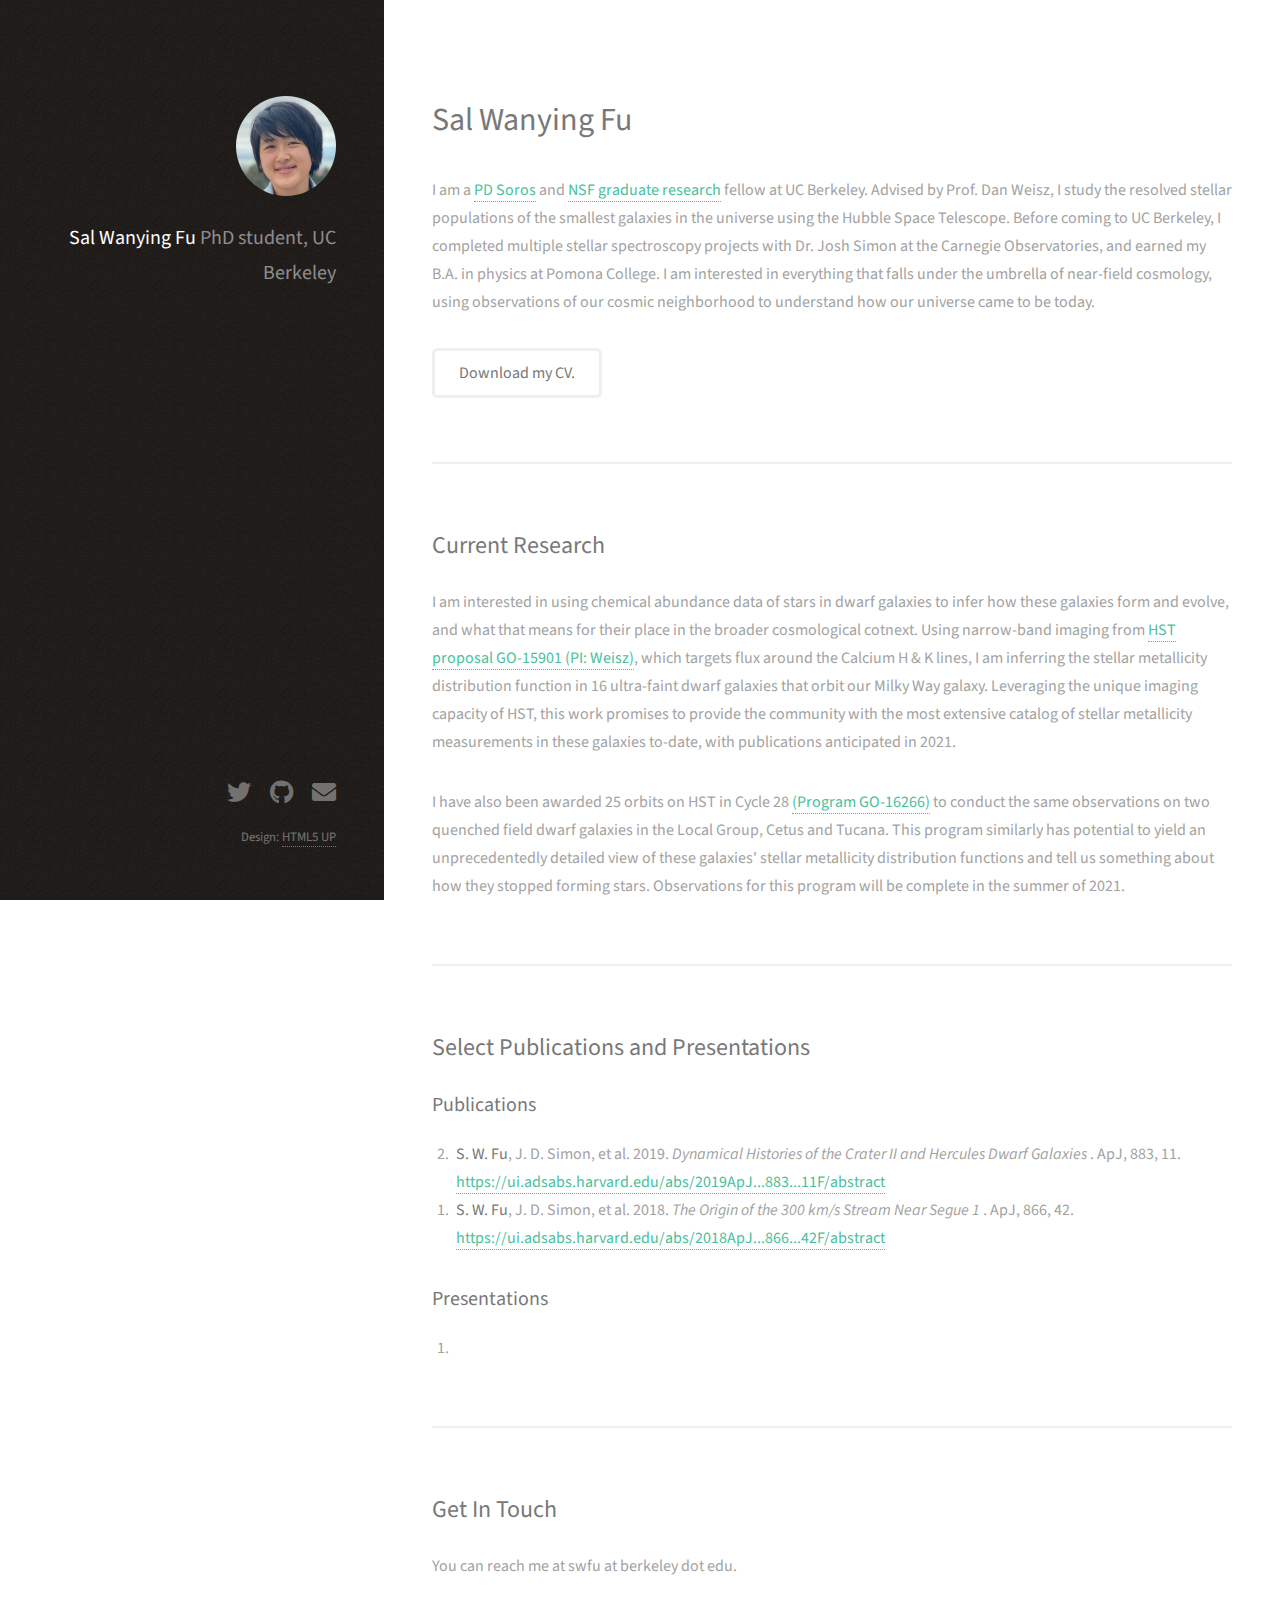
==== html5up-strata/index.html @ 07be8dc4 "overhaul" ====
<!DOCTYPE HTML>
<!--
	Strata by HTML5 UP
	html5up.net | @ajlkn
	Free for personal and commercial use under the CCA 3.0 license (html5up.net/license)
-->
<html>
	<head>
		<title>Sal Wanying Fu</title>
		<meta charset="utf-8" />
		<meta name="viewport" content="width=device-width, initial-scale=1, user-scalable=no" />
		<link rel="stylesheet" href="assets/css/main.css" />
	</head>
	<body class="is-preload">

		<!-- Header -->
			<header id="header">
				<div class="inner">
					<a href="#" class="image avatar"><img src="images/cropped_041319.png" alt="" /></a>
					<h1><strong>Sal Wanying Fu</strong> <br /> PhD student, UC Berkeley </h1>
				</div>
			</header>

		<!-- Main -->
			<div id="main">

				<!-- One -->
					<section id="one">
						<header class="major">
							<h2> Sal Wanying Fu </h2>
						</header>
						<p> I am a <a href="https://www.pdsoros.org/meet-the-fellows/sal-wanying-fu"> PD Soros</a> and <a href="https://www.nsfgrfp.org/">NSF graduate research</a> fellow at UC Berkeley. Advised by Prof. Dan Weisz, I study the resolved stellar populations of the smallest galaxies in the universe using the Hubble Space Telescope. Before coming to UC Berkeley, I completed multiple stellar spectroscopy projects with Dr. Josh Simon at the Carnegie Observatories, and earned my B.A. in physics at Pomona College. I am interested in everything that falls under the umbrella of near-field cosmology, using observations of our cosmic neighborhood to understand how our universe came to be today.
						<ul class="actions">
							<li><a href="fu_cv.pdf" class="button">Download my CV. </a></li>
						</ul>
					</section>

				<!-- Two -->
					<section id="two">
						<h2>Current Research</h2>
						<p> I am interested in using chemical abundance data of stars in dwarf galaxies to infer how these galaxies form and evolve, and what that means for their place in the broader cosmological cotnext. Using narrow-band imaging from <a href="https://ui.adsabs.harvard.edu/abs/2019hst..prop15901W/abstract">HST proposal GO-15901 (PI: Weisz)</a>, which targets flux around the Calcium H & K lines, I am inferring the stellar metallicity distribution function in 16 ultra-faint dwarf galaxies that orbit our Milky Way galaxy. Leveraging the unique imaging capacity of HST, this work promises to provide the community with the most extensive catalog of stellar metallicity measurements in these galaxies to-date, with publications anticipated in 2021. </p>

						<p> I have also been awarded 25 orbits on HST in Cycle 28 <a href="https://ui.adsabs.harvard.edu/abs/2020hst..prop16226F/abstract"> (Program GO-16266)</a> to conduct the same observations on two quenched field dwarf galaxies in the Local Group, Cetus and Tucana. This program similarly has potential to yield an unprecedentedly detailed view of these galaxies' stellar metallicity distribution functions and tell us something about how they stopped forming stars. Observations for this program will be complete in the summer of 2021. </p>
<!--  -->			</section>

				<!-- Three -->
					<section id="three">
						<h2>Select Publications and Presentations</h2>
						<h3> Publications </h3>
						<ol reversed>
							<li> <b> S. W. Fu</b>, J. D. Simon, et al. 2019. <i> Dynamical Histories of the Crater II and Hercules Dwarf Galaxies </i>. ApJ, 883, 11. <a href="https://ui.adsabs.harvard.edu/abs/2019ApJ...883...11F/abstract"> https://ui.adsabs.harvard.edu/abs/2019ApJ...883...11F/abstract </a> </li>
							<li> <b> S. W. Fu</b>, J. D. Simon, et al. 2018. <i> The Origin of the 300 km/s Stream Near Segue 1 </i>. ApJ, 866, 42. <a href="https://ui.adsabs.harvard.edu/abs/2018ApJ...866...42F/abstract"> https://ui.adsabs.harvard.edu/abs/2018ApJ...866...42F/abstract </a> </li>  
						</ol>
						<h3> Presentations </h3>
						<ol reversed>
							<li> </li>
						</ol>
<!--  -->			</section>
<!-- 				Four -->
				<!-- Five -->
					<section id="five">
						<h2>Get In Touch</h2>
						<p> You can reach me at swfu at berkeley dot edu. </p>
<!-- 						<div class="row">
							<div class="col-8 col-12-small">
								<form method="post" action="#">
									<div class="row gtr-uniform gtr-50">
										<div class="col-6 col-12-xsmall"><input type="text" name="name" id="name" placeholder="Name" /></div>
										<div class="col-6 col-12-xsmall"><input type="email" name="email" id="email" placeholder="Email" /></div>
										<div class="col-12"><textarea name="message" id="message" placeholder="Message" rows="4"></textarea></div>
									</div>
								</form>
								<ul class="actions">
									<li><input type="submit" value="Send Message" /></li>
								</ul>
							</div>
 -->							<!-- <div class="col-4 col-12-small">
								<ul class="labeled-icons">
									<li>
										<h3 class="icon solid fa-envelope"><span class="label">Email</span></h3>
										<a href="#">hello@untitled.tld</a>
									</li>
								</ul>
							</div> -->
						</div>
					</section>

				<!-- Four -->
				<!--
					<section id="four">
						<h2>Elements</h2>

						<section>
							<h4>Text</h4>
							<p>This is <b>bold</b> and this is <strong>strong</strong>. This is <i>italic</i> and this is <em>emphasized</em>.
							This is <sup>superscript</sup> text and this is <sub>subscript</sub> text.
							This is <u>underlined</u> and this is code: <code>for (;;) { ... }</code>. Finally, <a href="#">this is a link</a>.</p>
							<hr />
							<header>
								<h4>Heading with a Subtitle</h4>
								<p>Lorem ipsum dolor sit amet nullam id egestas urna aliquam</p>
							</header>
							<p>Nunc lacinia ante nunc ac lobortis. Interdum adipiscing gravida odio porttitor sem non mi integer non faucibus ornare mi ut ante amet placerat aliquet. Volutpat eu sed ante lacinia sapien lorem accumsan varius montes viverra nibh in adipiscing blandit tempus accumsan.</p>
							<header>
								<h5>Heading with a Subtitle</h5>
								<p>Lorem ipsum dolor sit amet nullam id egestas urna aliquam</p>
							</header>
							<p>Nunc lacinia ante nunc ac lobortis. Interdum adipiscing gravida odio porttitor sem non mi integer non faucibus ornare mi ut ante amet placerat aliquet. Volutpat eu sed ante lacinia sapien lorem accumsan varius montes viverra nibh in adipiscing blandit tempus accumsan.</p>
							<hr />
							<h2>Heading Level 2</h2>
							<h3>Heading Level 3</h3>
							<h4>Heading Level 4</h4>
							<h5>Heading Level 5</h5>
							<h6>Heading Level 6</h6>
							<hr />
							<h5>Blockquote</h5>
							<blockquote>Fringilla nisl. Donec accumsan interdum nisi, quis tincidunt felis sagittis eget tempus euismod. Vestibulum ante ipsum primis in faucibus vestibulum. Blandit adipiscing eu felis iaculis volutpat ac adipiscing accumsan faucibus. Vestibulum ante ipsum primis in faucibus lorem ipsum dolor sit amet nullam adipiscing eu felis.</blockquote>
							<h5>Preformatted</h5>
							<pre><code>i = 0;
						<div class="row">
							<article class="col-6 col-12-xsmall work-item">
								<a href="images/fulls/01.jpg" class="image fit thumb"><img src="images/thumbs/01.jpg" alt="" /></a>
								<h3>Magna sed consequat tempus</h3>
								<p>Lorem ipsum dolor sit amet nisl sed nullam feugiat.</p>
							</article>
							<article class="col-6 col-12-xsmall work-item">
								<a href="images/fulls/02.jpg" class="image fit thumb"><img src="images/thumbs/02.jpg" alt="" /></a>
								<h3>Ultricies lacinia interdum</h3>
								<p>Lorem ipsum dolor sit amet nisl sed nullam feugiat.</p>
							</article>
							<article class="col-6 col-12-xsmall work-item">
								<a href="images/fulls/03.jpg" class="image fit thumb"><img src="images/thumbs/03.jpg" alt="" /></a>
								<h3>Tortor metus commodo</h3>
								<p>Lorem ipsum dolor sit amet nisl sed nullam feugiat.</p>
							</article>
							<article class="col-6 col-12-xsmall work-item">
								<a href="images/fulls/04.jpg" class="image fit thumb"><img src="images/thumbs/04.jpg" alt="" /></a>
								<h3>Quam neque phasellus</h3>
								<p>Lorem ipsum dolor sit amet nisl sed nullam feugiat.</p>
							</article>
							<article class="col-6 col-12-xsmall work-item">
								<a href="images/fulls/05.jpg" class="image fit thumb"><img src="images/thumbs/05.jpg" alt="" /></a>
								<h3>Nunc enim commodo aliquet</h3>
								<p>Lorem ipsum dolor sit amet nisl sed nullam feugiat.</p>
							</article>
							<article class="col-6 col-12-xsmall work-item">
								<a href="images/fulls/06.jpg" class="image fit thumb"><img src="images/thumbs/06.jpg" alt="" /></a>
								<h3>Risus ornare lacinia</h3>
								<p>Lorem ipsum dolor sit amet nisl sed nullam feugiat.</p>
							</article>
						</div>
						<ul class="actions">
							<li><a href="#" class="button">Full Portfolio</a></li>
						</ul>

while (!deck.isInOrder()) {
print 'Iteration ' + i;
deck.shuffle();
i++;
}

print 'It took ' + i + ' iterations to sort the deck.';</code></pre>
						</section>

						<section>
							<h4>Lists</h4>
							<div class="row">
								<div class="col-6 col-12-xsmall">
									<h5>Unordered</h5>
									<ul>
										<li>Dolor pulvinar etiam magna etiam.</li>
										<li>Sagittis adipiscing lorem eleifend.</li>
										<li>Felis enim feugiat dolore viverra.</li>
									</ul>
									<h5>Alternate</h5>
									<ul class="alt">
										<li>Dolor pulvinar etiam magna etiam.</li>
										<li>Sagittis adipiscing lorem eleifend.</li>
										<li>Felis enim feugiat dolore viverra.</li>
									</ul>
								</div>
								<div class="col-6 col-12-xsmall">
									<h5>Ordered</h5>
									<ol>
										<li>Dolor pulvinar etiam magna etiam.</li>
										<li>Etiam vel felis at lorem sed viverra.</li>
										<li>Felis enim feugiat dolore viverra.</li>
										<li>Dolor pulvinar etiam magna etiam.</li>
										<li>Etiam vel felis at lorem sed viverra.</li>
										<li>Felis enim feugiat dolore viverra.</li>
									</ol>
									<h5>Icons</h5>
									<ul class="icons">
										<li><a href="#" class="icon brands fa-twitter"><span class="label">Twitter</span></a></li>
										<li><a href="#" class="icon brands fa-facebook-f"><span class="label">Facebook</span></a></li>
										<li><a href="#" class="icon brands fa-instagram"><span class="label">Instagram</span></a></li>
										<li><a href="#" class="icon brands fa-github"><span class="label">Github</span></a></li>
										<li><a href="#" class="icon brands fa-dribbble"><span class="label">Dribbble</span></a></li>
										<li><a href="#" class="icon brands fa-tumblr"><span class="label">Tumblr</span></a></li>
									</ul>
								</div>
							</div>
							<h5>Actions</h5>
							<ul class="actions">
								<li><a href="#" class="button primary">Default</a></li>
								<li><a href="#" class="button">Default</a></li>
							</ul>
							<ul class="actions small">
								<li><a href="#" class="button primary small">Small</a></li>
								<li><a href="#" class="button small">Small</a></li>
							</ul>
							<div class="row">
								<div class="col-6 col-12-small">
									<ul class="actions stacked">
										<li><a href="#" class="button primary">Default</a></li>
										<li><a href="#" class="button">Default</a></li>
									</ul>
								</div>
								<div class="col-6 col-12-small">
									<ul class="actions stacked">
										<li><a href="#" class="button primary small">Small</a></li>
										<li><a href="#" class="button small">Small</a></li>
									</ul>
								</div>
								<div class="col-6 col-12-small">
									<ul class="actions stacked">
										<li><a href="#" class="button primary fit">Default</a></li>
										<li><a href="#" class="button fit">Default</a></li>
									</ul>
								</div>
								<div class="col-6 col-12-small">
									<ul class="actions stacked">
										<li><a href="#" class="button primary small fit">Small</a></li>
										<li><a href="#" class="button small fit">Small</a></li>
									</ul>
								</div>
							</div>
						</section>

						<section>
							<h4>Table</h4>
							<h5>Default</h5>
							<div class="table-wrapper">
								<table>
									<thead>
										<tr>
											<th>Name</th>
											<th>Description</th>
											<th>Price</th>
										</tr>
									</thead>
									<tbody>
										<tr>
											<td>Item One</td>
											<td>Ante turpis integer aliquet porttitor.</td>
											<td>29.99</td>
										</tr>
										<tr>
											<td>Item Two</td>
											<td>Vis ac commodo adipiscing arcu aliquet.</td>
											<td>19.99</td>
										</tr>
										<tr>
											<td>Item Three</td>
											<td> Morbi faucibus arcu accumsan lorem.</td>
											<td>29.99</td>
										</tr>
										<tr>
											<td>Item Four</td>
											<td>Vitae integer tempus condimentum.</td>
											<td>19.99</td>
										</tr>
										<tr>
											<td>Item Five</td>
											<td>Ante turpis integer aliquet porttitor.</td>
											<td>29.99</td>
										</tr>
									</tbody>
									<tfoot>
										<tr>
											<td colspan="2"></td>
											<td>100.00</td>
										</tr>
									</tfoot>
								</table>
							</div>

							<h5>Alternate</h5>
							<div class="table-wrapper">
								<table class="alt">
									<thead>
										<tr>
											<th>Name</th>
											<th>Description</th>
											<th>Price</th>
										</tr>
									</thead>
									<tbody>
										<tr>
											<td>Item One</td>
											<td>Ante turpis integer aliquet porttitor.</td>
											<td>29.99</td>
										</tr>
										<tr>
											<td>Item Two</td>
											<td>Vis ac commodo adipiscing arcu aliquet.</td>
											<td>19.99</td>
										</tr>
										<tr>
											<td>Item Three</td>
											<td> Morbi faucibus arcu accumsan lorem.</td>
											<td>29.99</td>
										</tr>
										<tr>
											<td>Item Four</td>
											<td>Vitae integer tempus condimentum.</td>
											<td>19.99</td>
										</tr>
										<tr>
											<td>Item Five</td>
											<td>Ante turpis integer aliquet porttitor.</td>
											<td>29.99</td>
										</tr>
									</tbody>
									<tfoot>
										<tr>
											<td colspan="2"></td>
											<td>100.00</td>
										</tr>
									</tfoot>
								</table>
							</div>
						</section>

						<section>
							<h4>Buttons</h4>
							<ul class="actions">
								<li><a href="#" class="button primary">Primary</a></li>
								<li><a href="#" class="button">Default</a></li>
							</ul>
							<ul class="actions">
								<li><a href="#" class="button large">Large</a></li>
								<li><a href="#" class="button">Default</a></li>
								<li><a href="#" class="button small">Small</a></li>
							</ul>
							<ul class="actions fit">
								<li><a href="#" class="button primary fit">Fit</a></li>
								<li><a href="#" class="button fit">Fit</a></li>
							</ul>
							<ul class="actions fit small">
								<li><a href="#" class="button primary fit small">Fit + Small</a></li>
								<li><a href="#" class="button fit small">Fit + Small</a></li>
							</ul>
							<ul class="actions">
								<li><a href="#" class="button primary icon solid fa-download">Icon</a></li>
								<li><a href="#" class="button icon solid fa-download">Icon</a></li>
							</ul>
							<ul class="actions">
								<li><span class="button primary disabled">Primary</span></li>
								<li><span class="button disabled">Default</span></li>
							</ul>
						</section>

						<section>
							<h4>Form</h4>
							<form method="post" action="#">
								<div class="row gtr-uniform gtr-50">
									<div class="col-6 col-12-xsmall">
										<input type="text" name="demo-name" id="demo-name" value="" placeholder="Name" />
									</div>
									<div class="col-6 col-12-xsmall">
										<input type="email" name="demo-email" id="demo-email" value="" placeholder="Email" />
									</div>
									<div class="col-12">
										<select name="demo-category" id="demo-category">
											<option value="">- Category -</option>
											<option value="1">Manufacturing</option>
											<option value="1">Shipping</option>
											<option value="1">Administration</option>
											<option value="1">Human Resources</option>
										</select>
									</div>
									<div class="col-4 col-12-small">
										<input type="radio" id="demo-priority-low" name="demo-priority" checked>
										<label for="demo-priority-low">Low Priority</label>
									</div>
									<div class="col-4 col-12-small">
										<input type="radio" id="demo-priority-normal" name="demo-priority">
										<label for="demo-priority-normal">Normal Priority</label>
									</div>
									<div class="col-4 col-12-small">
										<input type="radio" id="demo-priority-high" name="demo-priority">
										<label for="demo-priority-high">High Priority</label>
									</div>
									<div class="col-6 col-12-small">
										<input type="checkbox" id="demo-copy" name="demo-copy">
										<label for="demo-copy">Email me a copy of this message</label>
									</div>
									<div class="col-6 col-12-small">
										<input type="checkbox" id="demo-human" name="demo-human" checked>
										<label for="demo-human">I am a human and not a robot</label>
									</div>
									<div class="col-12">
										<textarea name="demo-message" id="demo-message" placeholder="Enter your message" rows="6"></textarea>
									</div>
									<div class="col-12">
										<ul class="actions">
											<li><input type="submit" value="Send Message" class="primary" /></li>
											<li><input type="reset" value="Reset" /></li>
										</ul>
									</div>
								</div>
							</form>
						</section>

						<section>
							<h4>Image</h4>
							<h5>Fit</h5>
							<div class="box alt">
								<div class="row gtr-50 gtr-uniform">
									<div class="col-12"><span class="image fit"><img src="images/fulls/05.jpg" alt="" /></span></div>
									<div class="col-4"><span class="image fit"><img src="images/thumbs/01.jpg" alt="" /></span></div>
									<div class="col-4"><span class="image fit"><img src="images/thumbs/02.jpg" alt="" /></span></div>
									<div class="col-4"><span class="image fit"><img src="images/thumbs/03.jpg" alt="" /></span></div>
									<div class="col-4"><span class="image fit"><img src="images/thumbs/04.jpg" alt="" /></span></div>
									<div class="col-4"><span class="image fit"><img src="images/thumbs/05.jpg" alt="" /></span></div>
									<div class="col-4"><span class="image fit"><img src="images/thumbs/06.jpg" alt="" /></span></div>
									<div class="col-4"><span class="image fit"><img src="images/thumbs/03.jpg" alt="" /></span></div>
									<div class="col-4"><span class="image fit"><img src="images/thumbs/02.jpg" alt="" /></span></div>
									<div class="col-4"><span class="image fit"><img src="images/thumbs/01.jpg" alt="" /></span></div>
								</div>
							</div>
							<h5>Left &amp; Right</h5>
							<p><span class="image left"><img src="images/avatar.jpg" alt="" /></span>Fringilla nisl. Donec accumsan interdum nisi, quis tincidunt felis sagittis eget. tempus euismod. Vestibulum ante ipsum primis in faucibus vestibulum. Blandit adipiscing eu felis iaculis volutpat ac adipiscing accumsan eu faucibus. Integer ac pellentesque praesent tincidunt felis sagittis eget. tempus euismod. Vestibulum ante ipsum primis in faucibus vestibulum. Blandit adipiscing eu felis iaculis volutpat ac adipiscing accumsan eu faucibus. Integer ac pellentesque praesent. Donec accumsan interdum nisi, quis tincidunt felis sagittis eget. tempus euismod. Vestibulum ante ipsum primis in faucibus vestibulum. Blandit adipiscing eu felis iaculis volutpat ac adipiscing accumsan eu faucibus. Integer ac pellentesque praesent tincidunt felis sagittis eget. tempus euismod. Vestibulum ante ipsum primis in faucibus vestibulum. Blandit adipiscing eu felis iaculis volutpat ac adipiscing accumsan eu faucibus. Integer ac pellentesque praesent.</p>
							<p><span class="image right"><img src="images/avatar.jpg" alt="" /></span>Fringilla nisl. Donec accumsan interdum nisi, quis tincidunt felis sagittis eget. tempus euismod. Vestibulum ante ipsum primis in faucibus vestibulum. Blandit adipiscing eu felis iaculis volutpat ac adipiscing accumsan eu faucibus. Integer ac pellentesque praesent tincidunt felis sagittis eget. tempus euismod. Vestibulum ante ipsum primis in faucibus vestibulum. Blandit adipiscing eu felis iaculis volutpat ac adipiscing accumsan eu faucibus. Integer ac pellentesque praesent. Donec accumsan interdum nisi, quis tincidunt felis sagittis eget. tempus euismod. Vestibulum ante ipsum primis in faucibus vestibulum. Blandit adipiscing eu felis iaculis volutpat ac adipiscing accumsan eu faucibus. Integer ac pellentesque praesent tincidunt felis sagittis eget. tempus euismod. Vestibulum ante ipsum primis in faucibus vestibulum. Blandit adipiscing eu felis iaculis volutpat ac adipiscing accumsan eu faucibus. Integer ac pellentesque praesent.</p>
						</section>

					</section>
				-->

			</div>

		<!-- Footer -->
			<footer id="footer">
				<div class="inner">
					<ul class="icons">
						<li><a href="https://twitter.com/isalsalism" class="icon brands fa-twitter"><span class="label">Twitter</span></a></li>
						<li><a href="https://github.com/swfu" class="icon brands fa-github"><span class="label">Github</span></a></li>
						<li><a href="mailto:swfu@berkeley.edu" class="icon solid fa-envelope"><span class="label">Email</span></a></li>
					</ul>
					<ul class="copyright">
						<li>Design: <a href="http://html5up.net">HTML5 UP</a></li>
					</ul>
				</div>
			</footer>

		<!-- Scripts -->
			<script src="assets/js/jquery.min.js"></script>
			<script src="assets/js/jquery.poptrox.min.js"></script>
			<script src="assets/js/browser.min.js"></script>
			<script src="assets/js/breakpoints.min.js"></script>
			<script src="assets/js/util.js"></script>
			<script src="assets/js/main.js"></script>

	</body>
</html>
---- html5up-strata/assets/css/main.css ----
@import url("fontawesome-all.min.css");
@import url("https://fonts.googleapis.com/css?family=Source+Sans+Pro:400,400italic");

/*
	Strata by HTML5 UP
	html5up.net | @ajlkn
	Free for personal and commercial use under the CCA 3.0 license (html5up.net/license)
*/

html, body, div, span, applet, object,
iframe, h1, h2, h3, h4, h5, h6, p, blockquote,
pre, a, abbr, acronym, address, big, cite,
code, del, dfn, em, img, ins, kbd, q, s, samp,
small, strike, strong, sub, sup, tt, var, b,
u, i, center, dl, dt, dd, ol, ul, li, fieldset,
form, label, legend, table, caption, tbody,
tfoot, thead, tr, th, td, article, aside,
canvas, details, embed, figure, figcaption,
footer, header, hgroup, menu, nav, output, ruby,
section, summary, time, mark, audio, video {
	margin: 0;
	padding: 0;
	border: 0;
	font-size: 100%;
	font: inherit;
	vertical-align: baseline;}

article, aside, details, figcaption, figure,
footer, header, hgroup, menu, nav, section {
	display: block;}

body {
	line-height: 1;
}

ol, ul {
	list-style: none;
}

blockquote, q {
	quotes: none;
}

	blockquote:before, blockquote:after, q:before, q:after {
		content: '';
		content: none;
	}

table {
	border-collapse: collapse;
	border-spacing: 0;
}

body {
	-webkit-text-size-adjust: none;
}

mark {
	background-color: transparent;
	color: inherit;
}

input::-moz-focus-inner {
	border: 0;
	padding: 0;
}

input, select, textarea {
	-moz-appearance: none;
	-webkit-appearance: none;
	-ms-appearance: none;
	appearance: none;
}

/* Basic */

	html {
		box-sizing: border-box;
	}

	*, *:before, *:after {
		box-sizing: inherit;
	}

	body {
		background: #fff;
	}

		body.is-preload *, body.is-preload *:before, body.is-preload *:after {
			-moz-animation: none !important;
			-webkit-animation: none !important;
			-ms-animation: none !important;
			animation: none !important;
			-moz-transition: none !important;
			-webkit-transition: none !important;
			-ms-transition: none !important;
			transition: none !important;
		}

	body, input, select, textarea {
		color: #a2a2a2;
		font-family: "Source Sans Pro", Helvetica, sans-serif;
		font-size: 16pt;
		font-weight: 400;
		line-height: 1.75em;
	}

	a {
		-moz-transition: color 0.2s ease-in-out, border-color 0.2s ease-in-out;
		-webkit-transition: color 0.2s ease-in-out, border-color 0.2s ease-in-out;
		-ms-transition: color 0.2s ease-in-out, border-color 0.2s ease-in-out;
		transition: color 0.2s ease-in-out, border-color 0.2s ease-in-out;
		border-bottom: dotted 1px;
		color: #49bf9d;
		text-decoration: none;
	}

		a:hover {
			border-bottom-color: transparent;
			color: #49bf9d !important;
			text-decoration: none;
		}

	strong, b {
		color: #787878;
		font-weight: 400;
	}

	em, i {
		font-style: italic;
	}

	p {
		margin: 0 0 2em 0;
	}

	h1, h2, h3, h4, h5, h6 {
		color: #787878;
		font-weight: 400;
		line-height: 1em;
		margin: 0 0 1em 0;
	}

		h1 a, h2 a, h3 a, h4 a, h5 a, h6 a {
			color: inherit;
			text-decoration: none;
		}

	h1 {
		font-size: 2em;
		line-height: 1.5em;
	}

	h2 {
		font-size: 1.5em;
		line-height: 1.5em;
	}

	h3 {
		font-size: 1.25em;
		line-height: 1.5em;
	}

	h4 {
		font-size: 1.1em;
		line-height: 1.5em;
	}

	h5 {
		font-size: 0.9em;
		line-height: 1.5em;
	}

	h6 {
		font-size: 0.7em;
		line-height: 1.5em;
	}

	sub {
		font-size: 0.8em;
		position: relative;
		top: 0.5em;
	}

	sup {
		font-size: 0.8em;
		position: relative;
		top: -0.5em;
	}

	hr {
		border: 0;
		border-bottom: solid 2px #efefef;
		margin: 2em 0;
	}

		hr.major {
			margin: 3em 0;
		}

	blockquote {
		border-left: solid 6px #efefef;
		font-style: italic;
		margin: 0 0 2em 0;
		padding: 0.5em 0 0.5em 1.5em;
	}

	code {
		background: #f7f7f7;
		border-radius: 0.35em;
		border: solid 2px #efefef;
		font-family: "Courier New", monospace;
		font-size: 0.9em;
		margin: 0 0.25em;
		padding: 0.25em 0.65em;
	}

	pre {
		-webkit-overflow-scrolling: touch;
		font-family: "Courier New", monospace;
		font-size: 0.9em;
		margin: 0 0 2em 0;
	}

		pre code {
			display: block;
			line-height: 1.75em;
			padding: 1em 1.5em;
			overflow-x: auto;
		}

	.align-left {
		text-align: left;
	}

	.align-center {
		text-align: center;
	}

	.align-right {
		text-align: right;
	}

/* Container */

	.container {
		margin: 0 auto;
		max-width: calc(100% - 4em);
		width: 100%;
	}

		.container.xsmall {
			width: 25%;
		}

		.container.small {
			width: 50%;
		}

		.container.medium {
			width: 75%;
		}

		.container.large {
			width: 125%;
		}

		.container.xlarge {
			width: 150%;
		}

		.container.max {
			width: 100%;
		}

		@media screen and (max-width: 980px) {

			.container {
				width: 100% !important;
				max-width: 100% !important;
			}

		}

		@media screen and (max-width: 480px) {

			.container {
				max-width: calc(100% - 3em);
			}

		}

/* Row */

	.row {
		display: flex;
		flex-wrap: wrap;
		box-sizing: border-box;
		align-items: stretch;
	}

		.row > * {
			box-sizing: border-box;
		}

		.row.gtr-uniform > * > :last-child {
			margin-bottom: 0;
		}

		.row.aln-left {
			justify-content: flex-start;
		}

		.row.aln-center {
			justify-content: center;
		}

		.row.aln-right {
			justify-content: flex-end;
		}

		.row.aln-top {
			align-items: flex-start;
		}

		.row.aln-middle {
			align-items: center;
		}

		.row.aln-bottom {
			align-items: flex-end;
		}

		.row > .imp {
			order: -1;
		}

		.row > .col-1 {
			width: 8.33333%;
		}

		.row > .off-1 {
			margin-left: 8.33333%;
		}

		.row > .col-2 {
			width: 16.66667%;
		}

		.row > .off-2 {
			margin-left: 16.66667%;
		}

		.row > .col-3 {
			width: 25%;
		}

		.row > .off-3 {
			margin-left: 25%;
		}

		.row > .col-4 {
			width: 33.33333%;
		}

		.row > .off-4 {
			margin-left: 33.33333%;
		}

		.row > .col-5 {
			width: 41.66667%;
		}

		.row > .off-5 {
			margin-left: 41.66667%;
		}

		.row > .col-6 {
			width: 50%;
		}

		.row > .off-6 {
			margin-left: 50%;
		}

		.row > .col-7 {
			width: 58.33333%;
		}

		.row > .off-7 {
			margin-left: 58.33333%;
		}

		.row > .col-8 {
			width: 66.66667%;
		}

		.row > .off-8 {
			margin-left: 66.66667%;
		}

		.row > .col-9 {
			width: 75%;
		}

		.row > .off-9 {
			margin-left: 75%;
		}

		.row > .col-10 {
			width: 83.33333%;
		}

		.row > .off-10 {
			margin-left: 83.33333%;
		}

		.row > .col-11 {
			width: 91.66667%;
		}

		.row > .off-11 {
			margin-left: 91.66667%;
		}

		.row > .col-12 {
			width: 100%;
		}

		.row > .off-12 {
			margin-left: 100%;
		}

		.row.gtr-0 {
			margin-top: 0;
			margin-left: 0em;
		}

			.row.gtr-0 > * {
				padding: 0 0 0 0em;
			}

			.row.gtr-0.gtr-uniform {
				margin-top: 0em;
			}

				.row.gtr-0.gtr-uniform > * {
					padding-top: 0em;
				}

		.row.gtr-25 {
			margin-top: 0;
			margin-left: -0.625em;
		}

			.row.gtr-25 > * {
				padding: 0 0 0 0.625em;
			}

			.row.gtr-25.gtr-uniform {
				margin-top: -0.625em;
			}

				.row.gtr-25.gtr-uniform > * {
					padding-top: 0.625em;
				}

		.row.gtr-50 {
			margin-top: 0;
			margin-left: -1.25em;
		}

			.row.gtr-50 > * {
				padding: 0 0 0 1.25em;
			}

			.row.gtr-50.gtr-uniform {
				margin-top: -1.25em;
			}

				.row.gtr-50.gtr-uniform > * {
					padding-top: 1.25em;
				}

		.row {
			margin-top: 0;
			margin-left: -2.5em;
		}

			.row > * {
				padding: 0 0 0 2.5em;
			}

			.row.gtr-uniform {
				margin-top: -2.5em;
			}

				.row.gtr-uniform > * {
					padding-top: 2.5em;
				}

		.row.gtr-150 {
			margin-top: 0;
			margin-left: -3.75em;
		}

			.row.gtr-150 > * {
				padding: 0 0 0 3.75em;
			}

			.row.gtr-150.gtr-uniform {
				margin-top: -3.75em;
			}

				.row.gtr-150.gtr-uniform > * {
					padding-top: 3.75em;
				}

		.row.gtr-200 {
			margin-top: 0;
			margin-left: -5em;
		}

			.row.gtr-200 > * {
				padding: 0 0 0 5em;
			}

			.row.gtr-200.gtr-uniform {
				margin-top: -5em;
			}

				.row.gtr-200.gtr-uniform > * {
					padding-top: 5em;
				}

		@media screen and (max-width: 1800px) {

			.row {
				display: flex;
				flex-wrap: wrap;
				box-sizing: border-box;
				align-items: stretch;
			}

				.row > * {
					box-sizing: border-box;
				}

				.row.gtr-uniform > * > :last-child {
					margin-bottom: 0;
				}

				.row.aln-left {
					justify-content: flex-start;
				}

				.row.aln-center {
					justify-content: center;
				}

				.row.aln-right {
					justify-content: flex-end;
				}

				.row.aln-top {
					align-items: flex-start;
				}

				.row.aln-middle {
					align-items: center;
				}

				.row.aln-bottom {
					align-items: flex-end;
				}

				.row > .imp-xlarge {
					order: -1;
				}

				.row > .col-1-xlarge {
					width: 8.33333%;
				}

				.row > .off-1-xlarge {
					margin-left: 8.33333%;
				}

				.row > .col-2-xlarge {
					width: 16.66667%;
				}

				.row > .off-2-xlarge {
					margin-left: 16.66667%;
				}

				.row > .col-3-xlarge {
					width: 25%;
				}

				.row > .off-3-xlarge {
					margin-left: 25%;
				}

				.row > .col-4-xlarge {
					width: 33.33333%;
				}

				.row > .off-4-xlarge {
					margin-left: 33.33333%;
				}

				.row > .col-5-xlarge {
					width: 41.66667%;
				}

				.row > .off-5-xlarge {
					margin-left: 41.66667%;
				}

				.row > .col-6-xlarge {
					width: 50%;
				}

				.row > .off-6-xlarge {
					margin-left: 50%;
				}

				.row > .col-7-xlarge {
					width: 58.33333%;
				}

				.row > .off-7-xlarge {
					margin-left: 58.33333%;
				}

				.row > .col-8-xlarge {
					width: 66.66667%;
				}

				.row > .off-8-xlarge {
					margin-left: 66.66667%;
				}

				.row > .col-9-xlarge {
					width: 75%;
				}

				.row > .off-9-xlarge {
					margin-left: 75%;
				}

				.row > .col-10-xlarge {
					width: 83.33333%;
				}

				.row > .off-10-xlarge {
					margin-left: 83.33333%;
				}

				.row > .col-11-xlarge {
					width: 91.66667%;
				}

				.row > .off-11-xlarge {
					margin-left: 91.66667%;
				}

				.row > .col-12-xlarge {
					width: 100%;
				}

				.row > .off-12-xlarge {
					margin-left: 100%;
				}

				.row.gtr-0 {
					margin-top: 0;
					margin-left: 0em;
				}

					.row.gtr-0 > * {
						padding: 0 0 0 0em;
					}

					.row.gtr-0.gtr-uniform {
						margin-top: 0em;
					}

						.row.gtr-0.gtr-uniform > * {
							padding-top: 0em;
						}

				.row.gtr-25 {
					margin-top: 0;
					margin-left: -0.625em;
				}

					.row.gtr-25 > * {
						padding: 0 0 0 0.625em;
					}

					.row.gtr-25.gtr-uniform {
						margin-top: -0.625em;
					}

						.row.gtr-25.gtr-uniform > * {
							padding-top: 0.625em;
						}

				.row.gtr-50 {
					margin-top: 0;
					margin-left: -1.25em;
				}

					.row.gtr-50 > * {
						padding: 0 0 0 1.25em;
					}

					.row.gtr-50.gtr-uniform {
						margin-top: -1.25em;
					}

						.row.gtr-50.gtr-uniform > * {
							padding-top: 1.25em;
						}

				.row {
					margin-top: 0;
					margin-left: -2.5em;
				}

					.row > * {
						padding: 0 0 0 2.5em;
					}

					.row.gtr-uniform {
						margin-top: -2.5em;
					}

						.row.gtr-uniform > * {
							padding-top: 2.5em;
						}

				.row.gtr-150 {
					margin-top: 0;
					margin-left: -3.75em;
				}

					.row.gtr-150 > * {
						padding: 0 0 0 3.75em;
					}

					.row.gtr-150.gtr-uniform {
						margin-top: -3.75em;
					}

						.row.gtr-150.gtr-uniform > * {
							padding-top: 3.75em;
						}

				.row.gtr-200 {
					margin-top: 0;
					margin-left: -5em;
				}

					.row.gtr-200 > * {
						padding: 0 0 0 5em;
					}

					.row.gtr-200.gtr-uniform {
						margin-top: -5em;
					}

						.row.gtr-200.gtr-uniform > * {
							padding-top: 5em;
						}

		}

		@media screen and (max-width: 1280px) {

			.row {
				display: flex;
				flex-wrap: wrap;
				box-sizing: border-box;
				align-items: stretch;
			}

				.row > * {
					box-sizing: border-box;
				}

				.row.gtr-uniform > * > :last-child {
					margin-bottom: 0;
				}

				.row.aln-left {
					justify-content: flex-start;
				}

				.row.aln-center {
					justify-content: center;
				}

				.row.aln-right {
					justify-content: flex-end;
				}

				.row.aln-top {
					align-items: flex-start;
				}

				.row.aln-middle {
					align-items: center;
				}

				.row.aln-bottom {
					align-items: flex-end;
				}

				.row > .imp-large {
					order: -1;
				}

				.row > .col-1-large {
					width: 8.33333%;
				}

				.row > .off-1-large {
					margin-left: 8.33333%;
				}

				.row > .col-2-large {
					width: 16.66667%;
				}

				.row > .off-2-large {
					margin-left: 16.66667%;
				}

				.row > .col-3-large {
					width: 25%;
				}

				.row > .off-3-large {
					margin-left: 25%;
				}

				.row > .col-4-large {
					width: 33.33333%;
				}

				.row > .off-4-large {
					margin-left: 33.33333%;
				}

				.row > .col-5-large {
					width: 41.66667%;
				}

				.row > .off-5-large {
					margin-left: 41.66667%;
				}

				.row > .col-6-large {
					width: 50%;
				}

				.row > .off-6-large {
					margin-left: 50%;
				}

				.row > .col-7-large {
					width: 58.33333%;
				}

				.row > .off-7-large {
					margin-left: 58.33333%;
				}

				.row > .col-8-large {
					width: 66.66667%;
				}

				.row > .off-8-large {
					margin-left: 66.66667%;
				}

				.row > .col-9-large {
					width: 75%;
				}

				.row > .off-9-large {
					margin-left: 75%;
				}

				.row > .col-10-large {
					width: 83.33333%;
				}

				.row > .off-10-large {
					margin-left: 83.33333%;
				}

				.row > .col-11-large {
					width: 91.66667%;
				}

				.row > .off-11-large {
					margin-left: 91.66667%;
				}

				.row > .col-12-large {
					width: 100%;
				}

				.row > .off-12-large {
					margin-left: 100%;
				}

				.row.gtr-0 {
					margin-top: 0;
					margin-left: 0em;
				}

					.row.gtr-0 > * {
						padding: 0 0 0 0em;
					}

					.row.gtr-0.gtr-uniform {
						margin-top: 0em;
					}

						.row.gtr-0.gtr-uniform > * {
							padding-top: 0em;
						}

				.row.gtr-25 {
					margin-top: 0;
					margin-left: -0.5em;
				}

					.row.gtr-25 > * {
						padding: 0 0 0 0.5em;
					}

					.row.gtr-25.gtr-uniform {
						margin-top: -0.5em;
					}

						.row.gtr-25.gtr-uniform > * {
							padding-top: 0.5em;
						}

				.row.gtr-50 {
					margin-top: 0;
					margin-left: -1em;
				}

					.row.gtr-50 > * {
						padding: 0 0 0 1em;
					}

					.row.gtr-50.gtr-uniform {
						margin-top: -1em;
					}

						.row.gtr-50.gtr-uniform > * {
							padding-top: 1em;
						}

				.row {
					margin-top: 0;
					margin-left: -2em;
				}

					.row > * {
						padding: 0 0 0 2em;
					}

					.row.gtr-uniform {
						margin-top: -2em;
					}

						.row.gtr-uniform > * {
							padding-top: 2em;
						}

				.row.gtr-150 {
					margin-top: 0;
					margin-left: -3em;
				}

					.row.gtr-150 > * {
						padding: 0 0 0 3em;
					}

					.row.gtr-150.gtr-uniform {
						margin-top: -3em;
					}

						.row.gtr-150.gtr-uniform > * {
							padding-top: 3em;
						}

				.row.gtr-200 {
					margin-top: 0;
					margin-left: -4em;
				}

					.row.gtr-200 > * {
						padding: 0 0 0 4em;
					}

					.row.gtr-200.gtr-uniform {
						margin-top: -4em;
					}

						.row.gtr-200.gtr-uniform > * {
							padding-top: 4em;
						}

		}

		@media screen and (max-width: 980px) {

			.row {
				display: flex;
				flex-wrap: wrap;
				box-sizing: border-box;
				align-items: stretch;
			}

				.row > * {
					box-sizing: border-box;
				}

				.row.gtr-uniform > * > :last-child {
					margin-bottom: 0;
				}

				.row.aln-left {
					justify-content: flex-start;
				}

				.row.aln-center {
					justify-content: center;
				}

				.row.aln-right {
					justify-content: flex-end;
				}

				.row.aln-top {
					align-items: flex-start;
				}

				.row.aln-middle {
					align-items: center;
				}

				.row.aln-bottom {
					align-items: flex-end;
				}

				.row > .imp-medium {
					order: -1;
				}

				.row > .col-1-medium {
					width: 8.33333%;
				}

				.row > .off-1-medium {
					margin-left: 8.33333%;
				}

				.row > .col-2-medium {
					width: 16.66667%;
				}

				.row > .off-2-medium {
					margin-left: 16.66667%;
				}

				.row > .col-3-medium {
					width: 25%;
				}

				.row > .off-3-medium {
					margin-left: 25%;
				}

				.row > .col-4-medium {
					width: 33.33333%;
				}

				.row > .off-4-medium {
					margin-left: 33.33333%;
				}

				.row > .col-5-medium {
					width: 41.66667%;
				}

				.row > .off-5-medium {
					margin-left: 41.66667%;
				}

				.row > .col-6-medium {
					width: 50%;
				}

				.row > .off-6-medium {
					margin-left: 50%;
				}

				.row > .col-7-medium {
					width: 58.33333%;
				}

				.row > .off-7-medium {
					margin-left: 58.33333%;
				}

				.row > .col-8-medium {
					width: 66.66667%;
				}

				.row > .off-8-medium {
					margin-left: 66.66667%;
				}

				.row > .col-9-medium {
					width: 75%;
				}

				.row > .off-9-medium {
					margin-left: 75%;
				}

				.row > .col-10-medium {
					width: 83.33333%;
				}

				.row > .off-10-medium {
					margin-left: 83.33333%;
				}

				.row > .col-11-medium {
					width: 91.66667%;
				}

				.row > .off-11-medium {
					margin-left: 91.66667%;
				}

				.row > .col-12-medium {
					width: 100%;
				}

				.row > .off-12-medium {
					margin-left: 100%;
				}

				.row.gtr-0 {
					margin-top: 0;
					margin-left: 0em;
				}

					.row.gtr-0 > * {
						padding: 0 0 0 0em;
					}

					.row.gtr-0.gtr-uniform {
						margin-top: 0em;
					}

						.row.gtr-0.gtr-uniform > * {
							padding-top: 0em;
						}

				.row.gtr-25 {
					margin-top: 0;
					margin-left: -0.5em;
				}

					.row.gtr-25 > * {
						padding: 0 0 0 0.5em;
					}

					.row.gtr-25.gtr-uniform {
						margin-top: -0.5em;
					}

						.row.gtr-25.gtr-uniform > * {
							padding-top: 0.5em;
						}

				.row.gtr-50 {
					margin-top: 0;
					margin-left: -1em;
				}

					.row.gtr-50 > * {
						padding: 0 0 0 1em;
					}

					.row.gtr-50.gtr-uniform {
						margin-top: -1em;
					}

						.row.gtr-50.gtr-uniform > * {
							padding-top: 1em;
						}

				.row {
					margin-top: 0;
					margin-left: -2em;
				}

					.row > * {
						padding: 0 0 0 2em;
					}

					.row.gtr-uniform {
						margin-top: -2em;
					}

						.row.gtr-uniform > * {
							padding-top: 2em;
						}

				.row.gtr-150 {
					margin-top: 0;
					margin-left: -3em;
				}

					.row.gtr-150 > * {
						padding: 0 0 0 3em;
					}

					.row.gtr-150.gtr-uniform {
						margin-top: -3em;
					}

						.row.gtr-150.gtr-uniform > * {
							padding-top: 3em;
						}

				.row.gtr-200 {
					margin-top: 0;
					margin-left: -4em;
				}

					.row.gtr-200 > * {
						padding: 0 0 0 4em;
					}

					.row.gtr-200.gtr-uniform {
						margin-top: -4em;
					}

						.row.gtr-200.gtr-uniform > * {
							padding-top: 4em;
						}

		}

		@media screen and (max-width: 736px) {

			.row {
				display: flex;
				flex-wrap: wrap;
				box-sizing: border-box;
				align-items: stretch;
			}

				.row > * {
					box-sizing: border-box;
				}

				.row.gtr-uniform > * > :last-child {
					margin-bottom: 0;
				}

				.row.aln-left {
					justify-content: flex-start;
				}

				.row.aln-center {
					justify-content: center;
				}

				.row.aln-right {
					justify-content: flex-end;
				}

				.row.aln-top {
					align-items: flex-start;
				}

				.row.aln-middle {
					align-items: center;
				}

				.row.aln-bottom {
					align-items: flex-end;
				}

				.row > .imp-small {
					order: -1;
				}

				.row > .col-1-small {
					width: 8.33333%;
				}

				.row > .off-1-small {
					margin-left: 8.33333%;
				}

				.row > .col-2-small {
					width: 16.66667%;
				}

				.row > .off-2-small {
					margin-left: 16.66667%;
				}

				.row > .col-3-small {
					width: 25%;
				}

				.row > .off-3-small {
					margin-left: 25%;
				}

				.row > .col-4-small {
					width: 33.33333%;
				}

				.row > .off-4-small {
					margin-left: 33.33333%;
				}

				.row > .col-5-small {
					width: 41.66667%;
				}

				.row > .off-5-small {
					margin-left: 41.66667%;
				}

				.row > .col-6-small {
					width: 50%;
				}

				.row > .off-6-small {
					margin-left: 50%;
				}

				.row > .col-7-small {
					width: 58.33333%;
				}

				.row > .off-7-small {
					margin-left: 58.33333%;
				}

				.row > .col-8-small {
					width: 66.66667%;
				}

				.row > .off-8-small {
					margin-left: 66.66667%;
				}

				.row > .col-9-small {
					width: 75%;
				}

				.row > .off-9-small {
					margin-left: 75%;
				}

				.row > .col-10-small {
					width: 83.33333%;
				}

				.row > .off-10-small {
					margin-left: 83.33333%;
				}

				.row > .col-11-small {
					width: 91.66667%;
				}

				.row > .off-11-small {
					margin-left: 91.66667%;
				}

				.row > .col-12-small {
					width: 100%;
				}

				.row > .off-12-small {
					margin-left: 100%;
				}

				.row.gtr-0 {
					margin-top: 0;
					margin-left: 0em;
				}

					.row.gtr-0 > * {
						padding: 0 0 0 0em;
					}

					.row.gtr-0.gtr-uniform {
						margin-top: 0em;
					}

						.row.gtr-0.gtr-uniform > * {
							padding-top: 0em;
						}

				.row.gtr-25 {
					margin-top: 0;
					margin-left: -0.375em;
				}

					.row.gtr-25 > * {
						padding: 0 0 0 0.375em;
					}

					.row.gtr-25.gtr-uniform {
						margin-top: -0.375em;
					}

						.row.gtr-25.gtr-uniform > * {
							padding-top: 0.375em;
						}

				.row.gtr-50 {
					margin-top: 0;
					margin-left: -0.75em;
				}

					.row.gtr-50 > * {
						padding: 0 0 0 0.75em;
					}

					.row.gtr-50.gtr-uniform {
						margin-top: -0.75em;
					}

						.row.gtr-50.gtr-uniform > * {
							padding-top: 0.75em;
						}

				.row {
					margin-top: 0;
					margin-left: -1.5em;
				}

					.row > * {
						padding: 0 0 0 1.5em;
					}

					.row.gtr-uniform {
						margin-top: -1.5em;
					}

						.row.gtr-uniform > * {
							padding-top: 1.5em;
						}

				.row.gtr-150 {
					margin-top: 0;
					margin-left: -2.25em;
				}

					.row.gtr-150 > * {
						padding: 0 0 0 2.25em;
					}

					.row.gtr-150.gtr-uniform {
						margin-top: -2.25em;
					}

						.row.gtr-150.gtr-uniform > * {
							padding-top: 2.25em;
						}

				.row.gtr-200 {
					margin-top: 0;
					margin-left: -3em;
				}

					.row.gtr-200 > * {
						padding: 0 0 0 3em;
					}

					.row.gtr-200.gtr-uniform {
						margin-top: -3em;
					}

						.row.gtr-200.gtr-uniform > * {
							padding-top: 3em;
						}

		}

		@media screen and (max-width: 480px) {

			.row {
				display: flex;
				flex-wrap: wrap;
				box-sizing: border-box;
				align-items: stretch;
			}

				.row > * {
					box-sizing: border-box;
				}

				.row.gtr-uniform > * > :last-child {
					margin-bottom: 0;
				}

				.row.aln-left {
					justify-content: flex-start;
				}

				.row.aln-center {
					justify-content: center;
				}

				.row.aln-right {
					justify-content: flex-end;
				}

				.row.aln-top {
					align-items: flex-start;
				}

				.row.aln-middle {
					align-items: center;
				}

				.row.aln-bottom {
					align-items: flex-end;
				}

				.row > .imp-xsmall {
					order: -1;
				}

				.row > .col-1-xsmall {
					width: 8.33333%;
				}

				.row > .off-1-xsmall {
					margin-left: 8.33333%;
				}

				.row > .col-2-xsmall {
					width: 16.66667%;
				}

				.row > .off-2-xsmall {
					margin-left: 16.66667%;
				}

				.row > .col-3-xsmall {
					width: 25%;
				}

				.row > .off-3-xsmall {
					margin-left: 25%;
				}

				.row > .col-4-xsmall {
					width: 33.33333%;
				}

				.row > .off-4-xsmall {
					margin-left: 33.33333%;
				}

				.row > .col-5-xsmall {
					width: 41.66667%;
				}

				.row > .off-5-xsmall {
					margin-left: 41.66667%;
				}

				.row > .col-6-xsmall {
					width: 50%;
				}

				.row > .off-6-xsmall {
					margin-left: 50%;
				}

				.row > .col-7-xsmall {
					width: 58.33333%;
				}

				.row > .off-7-xsmall {
					margin-left: 58.33333%;
				}

				.row > .col-8-xsmall {
					width: 66.66667%;
				}

				.row > .off-8-xsmall {
					margin-left: 66.66667%;
				}

				.row > .col-9-xsmall {
					width: 75%;
				}

				.row > .off-9-xsmall {
					margin-left: 75%;
				}

				.row > .col-10-xsmall {
					width: 83.33333%;
				}

				.row > .off-10-xsmall {
					margin-left: 83.33333%;
				}

				.row > .col-11-xsmall {
					width: 91.66667%;
				}

				.row > .off-11-xsmall {
					margin-left: 91.66667%;
				}

				.row > .col-12-xsmall {
					width: 100%;
				}

				.row > .off-12-xsmall {
					margin-left: 100%;
				}

				.row.gtr-0 {
					margin-top: 0;
					margin-left: 0em;
				}

					.row.gtr-0 > * {
						padding: 0 0 0 0em;
					}

					.row.gtr-0.gtr-uniform {
						margin-top: 0em;
					}

						.row.gtr-0.gtr-uniform > * {
							padding-top: 0em;
						}

				.row.gtr-25 {
					margin-top: 0;
					margin-left: -0.375em;
				}

					.row.gtr-25 > * {
						padding: 0 0 0 0.375em;
					}

					.row.gtr-25.gtr-uniform {
						margin-top: -0.375em;
					}

						.row.gtr-25.gtr-uniform > * {
							padding-top: 0.375em;
						}

				.row.gtr-50 {
					margin-top: 0;
					margin-left: -0.75em;
				}

					.row.gtr-50 > * {
						padding: 0 0 0 0.75em;
					}

					.row.gtr-50.gtr-uniform {
						margin-top: -0.75em;
					}

						.row.gtr-50.gtr-uniform > * {
							padding-top: 0.75em;
						}

				.row {
					margin-top: 0;
					margin-left: -1.5em;
				}

					.row > * {
						padding: 0 0 0 1.5em;
					}

					.row.gtr-uniform {
						margin-top: -1.5em;
					}

						.row.gtr-uniform > * {
							padding-top: 1.5em;
						}

				.row.gtr-150 {
					margin-top: 0;
					margin-left: -2.25em;
				}

					.row.gtr-150 > * {
						padding: 0 0 0 2.25em;
					}

					.row.gtr-150.gtr-uniform {
						margin-top: -2.25em;
					}

						.row.gtr-150.gtr-uniform > * {
							padding-top: 2.25em;
						}

				.row.gtr-200 {
					margin-top: 0;
					margin-left: -3em;
				}

					.row.gtr-200 > * {
						padding: 0 0 0 3em;
					}

					.row.gtr-200.gtr-uniform {
						margin-top: -3em;
					}

						.row.gtr-200.gtr-uniform > * {
							padding-top: 3em;
						}

		}

/* Section/Article */

	section.special, article.special {
		text-align: center;
	}

	header p {
		color: #b2b2b2;
		position: relative;
		margin: 0 0 1.5em 0;
	}

	header h2 + p {
		font-size: 1.25em;
		margin-top: -1em;
		line-height: 1.5em;
	}

	header h3 + p {
		font-size: 1.1em;
		margin-top: -0.8em;
		line-height: 1.5em;
	}

	header h4 + p,
	header h5 + p,
	header h6 + p {
		font-size: 0.9em;
		margin-top: -0.6em;
		line-height: 1.5em;
	}

	header.major h2 {
		font-size: 2em;
	}

/* Form */

	form {
		margin: 0 0 2em 0;
	}

	label {
		color: #787878;
		display: block;
		font-size: 0.9em;
		font-weight: 400;
		margin: 0 0 1em 0;
	}

	input[type="text"],
	input[type="password"],
	input[type="email"],
	select,
	textarea {
		-moz-appearance: none;
		-webkit-appearance: none;
		-ms-appearance: none;
		appearance: none;
		background: #f7f7f7;
		border-radius: 0.35em;
		border: solid 2px transparent;
		color: inherit;
		display: block;
		outline: 0;
		padding: 0 0.75em;
		text-decoration: none;
		width: 100%;
	}

		input[type="text"]:invalid,
		input[type="password"]:invalid,
		input[type="email"]:invalid,
		select:invalid,
		textarea:invalid {
			box-shadow: none;
		}

		input[type="text"]:focus,
		input[type="password"]:focus,
		input[type="email"]:focus,
		select:focus,
		textarea:focus {
			border-color: #49bf9d;
		}

	select {
		background-image: url("data:image/svg+xml;charset=utf8,%3Csvg xmlns='http://www.w3.org/2000/svg' width='40' height='40' preserveAspectRatio='none' viewBox='0 0 40 40'%3E%3Cpath d='M9.4,12.3l10.4,10.4l10.4-10.4c0.2-0.2,0.5-0.4,0.9-0.4c0.3,0,0.6,0.1,0.9,0.4l3.3,3.3c0.2,0.2,0.4,0.5,0.4,0.9 c0,0.4-0.1,0.6-0.4,0.9L20.7,31.9c-0.2,0.2-0.5,0.4-0.9,0.4c-0.3,0-0.6-0.1-0.9-0.4L4.3,17.3c-0.2-0.2-0.4-0.5-0.4-0.9 c0-0.4,0.1-0.6,0.4-0.9l3.3-3.3c0.2-0.2,0.5-0.4,0.9-0.4S9.1,12.1,9.4,12.3z' fill='%23dfdfdf' /%3E%3C/svg%3E");
		background-size: 1.25rem;
		background-repeat: no-repeat;
		background-position: calc(100% - 1rem) center;
		height: 2.75em;
		padding-right: 2.75em;
		text-overflow: ellipsis;
	}

		select option {
			color: #787878;
			background: #fff;
		}

		select:focus::-ms-value {
			background-color: transparent;
		}

		select::-ms-expand {
			display: none;
		}

	input[type="text"],
	input[type="password"],
	input[type="email"],
	select {
		height: 2.75em;
	}

	textarea {
		padding: 0.75em;
	}

	input[type="checkbox"],
	input[type="radio"] {
		-moz-appearance: none;
		-webkit-appearance: none;
		-ms-appearance: none;
		appearance: none;
		display: block;
		float: left;
		margin-right: -2em;
		opacity: 0;
		width: 1em;
		z-index: -1;
	}

		input[type="checkbox"] + label,
		input[type="radio"] + label {
			text-decoration: none;
			color: #a2a2a2;
			cursor: pointer;
			display: inline-block;
			font-size: 1em;
			font-weight: 400;
			padding-left: 2.4em;
			padding-right: 0.75em;
			position: relative;
		}

			input[type="checkbox"] + label:before,
			input[type="radio"] + label:before {
				-moz-osx-font-smoothing: grayscale;
				-webkit-font-smoothing: antialiased;
				display: inline-block;
				font-style: normal;
				font-variant: normal;
				text-rendering: auto;
				line-height: 1;
				text-transform: none !important;
				font-family: 'Font Awesome 5 Free';
				font-weight: 900;
			}

			input[type="checkbox"] + label:before,
			input[type="radio"] + label:before {
				background: #f7f7f7;
				border-radius: 0.35em;
				border: solid 2px transparent;
				content: '';
				display: inline-block;
				font-size: 0.8em;
				height: 2.0625em;
				left: 0;
				line-height: 1.85625em;
				position: absolute;
				text-align: center;
				top: 0;
				width: 2.0625em;
			}

		input[type="checkbox"]:checked + label:before,
		input[type="radio"]:checked + label:before {
			background: #787878;
			border-color: #787878;
			color: #fff;
			content: '\f00c';
		}

		input[type="checkbox"]:focus + label:before,
		input[type="radio"]:focus + label:before {
			border-color: #49bf9d;
		}

	input[type="checkbox"] + label:before {
		border-radius: 0.35em;
	}

	input[type="radio"] + label:before {
		border-radius: 100%;
	}

	::-webkit-input-placeholder {
		color: #b2b2b2 !important;
		opacity: 1.0;
	}

	:-moz-placeholder {
		color: #b2b2b2 !important;
		opacity: 1.0;
	}

	::-moz-placeholder {
		color: #b2b2b2 !important;
		opacity: 1.0;
	}

	:-ms-input-placeholder {
		color: #b2b2b2 !important;
		opacity: 1.0;
	}

/* Box */

	.box {
		border-radius: 0.35em;
		border: solid 2px #efefef;
		margin-bottom: 2em;
		padding: 1.5em;
	}

		.box > :last-child,
		.box > :last-child > :last-child,
		.box > :last-child > :last-child > :last-child {
			margin-bottom: 0;
		}

		.box.alt {
			border: 0;
			border-radius: 0;
			padding: 0;
		}

/* Icon */

	.icon {
		text-decoration: none;
		border-bottom: none;
		position: relative;
	}

		.icon:before {
			-moz-osx-font-smoothing: grayscale;
			-webkit-font-smoothing: antialiased;
			display: inline-block;
			font-style: normal;
			font-variant: normal;
			text-rendering: auto;
			line-height: 1;
			text-transform: none !important;
			font-family: 'Font Awesome 5 Free';
			font-weight: 400;
		}

		.icon > .label {
			display: none;
		}

		.icon:before {
			line-height: inherit;
		}

		.icon.solid:before {
			font-weight: 900;
		}

		.icon.brands:before {
			font-family: 'Font Awesome 5 Brands';
		}

/* Image */

	.image {
		border-radius: 0.35em;
		border: 0;
		display: inline-block;
		position: relative;
	}

		.image:before {
			-moz-transition: opacity 0.2s ease-in-out;
			-webkit-transition: opacity 0.2s ease-in-out;
			-ms-transition: opacity 0.2s ease-in-out;
			transition: opacity 0.2s ease-in-out;
			background: url("images/overlay.png");
			border-radius: 0.35em;
			content: '';
			display: block;
			height: 100%;
			left: 0;
			opacity: 0.5;
			position: absolute;
			top: 0;
			width: 100%;
		}

		.image.thumb {
			text-align: center;
		}

			.image.thumb:after {
				-moz-transition: opacity 0.2s ease-in-out;
				-webkit-transition: opacity 0.2s ease-in-out;
				-ms-transition: opacity 0.2s ease-in-out;
				transition: opacity 0.2s ease-in-out;
				border-radius: 0.35em;
				border: solid 3px rgba(255, 255, 255, 0.5);
				color: #fff;
				content: 'View';
				display: inline-block;
				font-size: 0.8em;
				font-weight: 400;
				left: 50%;
				line-height: 2.25em;
				margin: -1.25em 0 0 -3em;
				opacity: 0;
				padding: 0 1.5em;
				position: absolute;
				text-align: center;
				text-decoration: none;
				top: 50%;
				white-space: nowrap;
			}

			.image.thumb:hover:after {
				opacity: 1.0;
			}

			.image.thumb:hover:before {
				background: url("images/overlay.png"), url("images/overlay.png");
				opacity: 1.0;
			}

		.image img {
			border-radius: 0.35em;
			display: block;
		}

		.image.left {
			float: left;
			margin: 0 1.5em 1em 0;
			top: 0.25em;
		}

		.image.right {
			float: right;
			margin: 0 0 1em 1.5em;
			top: 0.25em;
		}

		.image.left, .image.right {
			max-width: 40%;
		}

			.image.left img, .image.right img {
				width: 100%;
			}

		.image.fit {
			display: block;
			margin: 0 0 2em 0;
			width: 100%;
		}

			.image.fit img {
				width: 100%;
			}

		.image.avatar {
			border-radius: 100%;
		}

			.image.avatar:before {
				display: none;
			}

			.image.avatar img {
				border-radius: 100%;
				width: 100%;
			}

/* List */

	ol {
		list-style: decimal;
		margin: 0 0 2em 0;
		padding-left: 1.25em;
	}

		ol li {
			padding-left: 0.25em;
		}

	ul {
		list-style: disc;
		margin: 0 0 2em 0;
		padding-left: 1em;
	}

		ul li {
			padding-left: 0.5em;
		}

		ul.alt {
			list-style: none;
			padding-left: 0;
		}

			ul.alt li {
				border-top: solid 2px #efefef;
				padding: 0.5em 0;
			}

				ul.alt li:first-child {
					border-top: 0;
					padding-top: 0;
				}

	dl {
		margin: 0 0 2em 0;
	}

/* Icons */

	ul.icons {
		cursor: default;
		list-style: none;
		padding-left: 0;
	}

		ul.icons li {
			display: inline-block;
			padding: 0 1em 0 0;
		}

			ul.icons li:last-child {
				padding-right: 0;
			}

			ul.icons li .icon:before {
				font-size: 1.5em;
			}

/* Labeled Icons */

	ul.labeled-icons {
		list-style: none;
		padding: 0;
	}

		ul.labeled-icons li {
			line-height: 1.75em;
			margin: 1.5em 0 0 0;
			padding-left: 2.25em;
			position: relative;
		}

			ul.labeled-icons li:first-child {
				margin-top: 0;
			}

			ul.labeled-icons li a {
				color: inherit;
			}

			ul.labeled-icons li h3 {
				color: #b2b2b2;
				left: 0;
				position: absolute;
				text-align: center;
				top: 0;
				width: 1em;
			}

/* Actions */

	ul.actions {
		display: -moz-flex;
		display: -webkit-flex;
		display: -ms-flex;
		display: flex;
		cursor: default;
		list-style: none;
		margin-left: -1em;
		padding-left: 0;
	}

		ul.actions li {
			padding: 0 0 0 1em;
			vertical-align: middle;
		}

		ul.actions.special {
			-moz-justify-content: center;
			-webkit-justify-content: center;
			-ms-justify-content: center;
			justify-content: center;
			width: 100%;
			margin-left: 0;
		}

			ul.actions.special li:first-child {
				padding-left: 0;
			}

		ul.actions.stacked {
			-moz-flex-direction: column;
			-webkit-flex-direction: column;
			-ms-flex-direction: column;
			flex-direction: column;
			margin-left: 0;
		}

			ul.actions.stacked li {
				padding: 1.3em 0 0 0;
			}

				ul.actions.stacked li:first-child {
					padding-top: 0;
				}

		ul.actions.fit {
			width: calc(100% + 1em);
		}

			ul.actions.fit li {
				-moz-flex-grow: 1;
				-webkit-flex-grow: 1;
				-ms-flex-grow: 1;
				flex-grow: 1;
				-moz-flex-shrink: 1;
				-webkit-flex-shrink: 1;
				-ms-flex-shrink: 1;
				flex-shrink: 1;
				width: 100%;
			}

				ul.actions.fit li > * {
					width: 100%;
				}

			ul.actions.fit.stacked {
				width: 100%;
			}

		@media screen and (max-width: 480px) {

			ul.actions:not(.fixed) {
				-moz-flex-direction: column;
				-webkit-flex-direction: column;
				-ms-flex-direction: column;
				flex-direction: column;
				margin-left: 0;
				width: 100% !important;
			}

				ul.actions:not(.fixed) li {
					-moz-flex-grow: 1;
					-webkit-flex-grow: 1;
					-ms-flex-grow: 1;
					flex-grow: 1;
					-moz-flex-shrink: 1;
					-webkit-flex-shrink: 1;
					-ms-flex-shrink: 1;
					flex-shrink: 1;
					padding: 1em 0 0 0;
					text-align: center;
					width: 100%;
				}

					ul.actions:not(.fixed) li > * {
						width: 100%;
					}

					ul.actions:not(.fixed) li:first-child {
						padding-top: 0;
					}

					ul.actions:not(.fixed) li input[type="submit"],
					ul.actions:not(.fixed) li input[type="reset"],
					ul.actions:not(.fixed) li input[type="button"],
					ul.actions:not(.fixed) li button,
					ul.actions:not(.fixed) li .button {
						width: 100%;
					}

						ul.actions:not(.fixed) li input[type="submit"].icon:before,
						ul.actions:not(.fixed) li input[type="reset"].icon:before,
						ul.actions:not(.fixed) li input[type="button"].icon:before,
						ul.actions:not(.fixed) li button.icon:before,
						ul.actions:not(.fixed) li .button.icon:before {
							margin-left: -0.5em;
						}

		}

/* Table */

	.table-wrapper {
		-webkit-overflow-scrolling: touch;
		overflow-x: auto;
	}

	table {
		margin: 0 0 2em 0;
		width: 100%;
	}

		table tbody tr {
			border: solid 1px #efefef;
			border-left: 0;
			border-right: 0;
		}

			table tbody tr:nth-child(2n + 1) {
				background-color: #f7f7f7;
			}

		table td {
			padding: 0.75em 0.75em;
		}

		table th {
			color: #787878;
			font-size: 0.9em;
			font-weight: 400;
			padding: 0 0.75em 0.75em 0.75em;
			text-align: left;
		}

		table thead {
			border-bottom: solid 2px #efefef;
		}

		table tfoot {
			border-top: solid 2px #efefef;
		}

		table.alt {
			border-collapse: separate;
		}

			table.alt tbody tr td {
				border: solid 2px #efefef;
				border-left-width: 0;
				border-top-width: 0;
			}

				table.alt tbody tr td:first-child {
					border-left-width: 2px;
				}

			table.alt tbody tr:first-child td {
				border-top-width: 2px;
			}

			table.alt thead {
				border-bottom: 0;
			}

			table.alt tfoot {
				border-top: 0;
			}

/* Button */

	input[type="submit"],
	input[type="reset"],
	input[type="button"],
	.button {
		-moz-appearance: none;
		-webkit-appearance: none;
		-ms-appearance: none;
		appearance: none;
		-moz-transition: background-color 0.2s ease-in-out, color 0.2s ease-in-out, border-color 0.2s ease-in-out;
		-webkit-transition: background-color 0.2s ease-in-out, color 0.2s ease-in-out, border-color 0.2s ease-in-out;
		-ms-transition: background-color 0.2s ease-in-out, color 0.2s ease-in-out, border-color 0.2s ease-in-out;
		transition: background-color 0.2s ease-in-out, color 0.2s ease-in-out, border-color 0.2s ease-in-out;
		background-color: transparent;
		border-radius: 0.35em;
		border: solid 3px #efefef;
		color: #787878 !important;
		cursor: pointer;
		display: inline-block;
		font-weight: 400;
		height: 3.15em;
		height: calc(2.75em + 6px);
		line-height: 2.75em;
		min-width: 10em;
		padding: 0 1.5em;
		text-align: center;
		text-decoration: none;
		white-space: nowrap;
	}

		input[type="submit"]:hover,
		input[type="reset"]:hover,
		input[type="button"]:hover,
		.button:hover {
			border-color: #49bf9d;
			color: #49bf9d !important;
		}

		input[type="submit"]:active,
		input[type="reset"]:active,
		input[type="button"]:active,
		.button:active {
			background-color: rgba(73, 191, 157, 0.1);
			border-color: #49bf9d;
			color: #49bf9d !important;
		}

		input[type="submit"].icon,
		input[type="reset"].icon,
		input[type="button"].icon,
		.button.icon {
			padding-left: 1.35em;
		}

			input[type="submit"].icon:before,
			input[type="reset"].icon:before,
			input[type="button"].icon:before,
			.button.icon:before {
				margin-right: 0.5em;
			}

		input[type="submit"].fit,
		input[type="reset"].fit,
		input[type="button"].fit,
		.button.fit {
			min-width: 0;
			width: 100%;
		}

		input[type="submit"].small,
		input[type="reset"].small,
		input[type="button"].small,
		.button.small {
			font-size: 0.8em;
		}

		input[type="submit"].large,
		input[type="reset"].large,
		input[type="button"].large,
		.button.large {
			font-size: 1.35em;
		}

		input[type="submit"].primary,
		input[type="reset"].primary,
		input[type="button"].primary,
		.button.primary {
			background-color: #49bf9d;
			border-color: #49bf9d;
			color: #ffffff !important;
		}

			input[type="submit"].primary:hover,
			input[type="reset"].primary:hover,
			input[type="button"].primary:hover,
			.button.primary:hover {
				background-color: #5cc6a7;
				border-color: #5cc6a7;
			}

			input[type="submit"].primary:active,
			input[type="reset"].primary:active,
			input[type="button"].primary:active,
			.button.primary:active {
				background-color: #3eb08f;
				border-color: #3eb08f;
			}

		input[type="submit"].disabled, input[type="submit"]:disabled,
		input[type="reset"].disabled,
		input[type="reset"]:disabled,
		input[type="button"].disabled,
		input[type="button"]:disabled,
		.button.disabled,
		.button:disabled {
			background-color: #e7e7e7 !important;
			border-color: #e7e7e7 !important;
			color: #b2b2b2 !important;
			cursor: default;
		}

/* Work Item */

	.work-item {
		margin: 0 0 2em 0;
	}

		.work-item .image {
			margin: 0 0 1.5em 0;
		}

		.work-item h3 {
			font-size: 1em;
			margin: 0 0 0.5em 0;
		}

		.work-item p {
			font-size: 0.8em;
			line-height: 1.5em;
			margin: 0;
		}

/* Header */

	#header {
		display: -moz-flex;
		display: -webkit-flex;
		display: -ms-flex;
		display: flex;
		-moz-flex-direction: column;
		-webkit-flex-direction: column;
		-ms-flex-direction: column;
		flex-direction: column;
		-moz-align-items: -moz-flex-end;
		-webkit-align-items: -webkit-flex-end;
		-ms-align-items: -ms-flex-end;
		align-items: flex-end;
		-moz-justify-content: space-between;
		-webkit-justify-content: space-between;
		-ms-justify-content: space-between;
		justify-content: space-between;
		background-color: #1f1815;
		background-attachment: scroll,								scroll;
		background-image: url("images/overlay.png"), url("../../images/bg.jpg");
		background-position: top left,							top left;
		background-repeat: repeat,								no-repeat;
		background-size: auto,								150%;
		color: rgba(255, 255, 255, 0.5);
		height: 100%;
		left: 0;
		padding: 8em 4em;
		position: fixed;
		text-align: right;
		top: 0;
		width: 35%;
	}

		#header > * {
			-moz-flex-shrink: 0;
			-webkit-flex-shrink: 0;
			-ms-flex-shrink: 0;
			flex-shrink: 0;
			width: 100%;
		}

		#header > .inner {
			-moz-flex-grow: 1;
			-webkit-flex-grow: 1;
			-ms-flex-grow: 1;
			flex-grow: 1;
			margin: 0 0 2em 0;
		}

		#header strong, #header b {
			color: #ffffff;
		}

		#header h2, #header h3, #header h4, #header h5, #header h6 {
			color: #ffffff;
		}

		#header h1 {
			color: rgba(255, 255, 255, 0.5);
			font-size: 1.35em;
			line-height: 1.75em;
			margin: 0;
		}

		#header .image.avatar {
			margin: 0 0 1em 0;
			width: 6.25em;
		}

/* Footer */

	#footer .icons {
		margin: 1em 0 0 0;
	}

		#footer .icons a {
			color: rgba(255, 255, 255, 0.4);
		}

	#footer .copyright {
		color: rgba(255, 255, 255, 0.4);
		font-size: 0.8em;
		list-style: none;
		margin: 1em 0 0 0;
		padding: 0;
	}

		#footer .copyright li {
			border-left: solid 1px rgba(255, 255, 255, 0.25);
			display: inline-block;
			line-height: 1em;
			margin-left: 0.75em;
			padding-left: 0.75em;
		}

			#footer .copyright li:first-child {
				border-left: 0;
				margin-left: 0;
				padding-left: 0;
			}

			#footer .copyright li a {
				color: inherit;
			}

/* Main */

	#main {
		margin-left: 35%;
		max-width: 54em;
		padding: 8em 4em 4em 4em;
		width: calc(100% - 35%);
	}

		#main > section {
			border-top: solid 2px #efefef;
			margin: 4em 0 0 0;
			padding: 4em 0 0 0;
		}

			#main > section:first-child {
				border-top: 0;
				margin-top: 0;
				padding-top: 0;
			}

/* Poptrox */

	@-moz-keyframes spin {
		0% {
			-moz-transform: rotate(0deg);
			-webkit-transform: rotate(0deg);
			-ms-transform: rotate(0deg);
			transform: rotate(0deg);
		}

		100% {
			-moz-transform: rotate(360deg);
			-webkit-transform: rotate(360deg);
			-ms-transform: rotate(360deg);
			transform: rotate(360deg);
		}
	}

	@-webkit-keyframes spin {
		0% {
			-moz-transform: rotate(0deg);
			-webkit-transform: rotate(0deg);
			-ms-transform: rotate(0deg);
			transform: rotate(0deg);
		}

		100% {
			-moz-transform: rotate(360deg);
			-webkit-transform: rotate(360deg);
			-ms-transform: rotate(360deg);
			transform: rotate(360deg);
		}
	}

	@-ms-keyframes spin {
		0% {
			-moz-transform: rotate(0deg);
			-webkit-transform: rotate(0deg);
			-ms-transform: rotate(0deg);
			transform: rotate(0deg);
		}

		100% {
			-moz-transform: rotate(360deg);
			-webkit-transform: rotate(360deg);
			-ms-transform: rotate(360deg);
			transform: rotate(360deg);
		}
	}

	@keyframes spin {
		0% {
			-moz-transform: rotate(0deg);
			-webkit-transform: rotate(0deg);
			-ms-transform: rotate(0deg);
			transform: rotate(0deg);
		}

		100% {
			-moz-transform: rotate(360deg);
			-webkit-transform: rotate(360deg);
			-ms-transform: rotate(360deg);
			transform: rotate(360deg);
		}
	}

	.poptrox-popup {
		-moz-box-sizing: content-box;
		-webkit-box-sizing: content-box;
		-ms-box-sizing: content-box;
		box-sizing: content-box;
		-webkit-tap-highlight-color: rgba(255, 255, 255, 0);
		background: #fff;
		border-radius: 0.35em;
		box-shadow: 0 0.1em 0.15em 0 rgba(0, 0, 0, 0.15);
		overflow: hidden;
		padding-bottom: 3em;
	}

		.poptrox-popup .loader {
			text-decoration: none;
			-moz-animation: spin 1s linear infinite;
			-webkit-animation: spin 1s linear infinite;
			-ms-animation: spin 1s linear infinite;
			animation: spin 1s linear infinite;
			font-size: 1.5em;
			height: 1em;
			left: 50%;
			line-height: 1em;
			margin: -0.5em 0 0 -0.5em;
			position: absolute;
			top: 50%;
			width: 1em;
		}

			.poptrox-popup .loader:before {
				-moz-osx-font-smoothing: grayscale;
				-webkit-font-smoothing: antialiased;
				display: inline-block;
				font-style: normal;
				font-variant: normal;
				text-rendering: auto;
				line-height: 1;
				text-transform: none !important;
				font-family: 'Font Awesome 5 Free';
				font-weight: 900;
			}

			.poptrox-popup .loader:before {
				content: '\f1ce';
			}

		.poptrox-popup .caption {
			background: #fff;
			bottom: 0;
			cursor: default;
			font-size: 0.9em;
			height: 3em;
			left: 0;
			line-height: 2.8em;
			position: absolute;
			text-align: center;
			width: 100%;
			z-index: 1;
		}

		.poptrox-popup .nav-next,
		.poptrox-popup .nav-previous {
			text-decoration: none;
			-moz-transition: opacity 0.2s ease-in-out;
			-webkit-transition: opacity 0.2s ease-in-out;
			-ms-transition: opacity 0.2s ease-in-out;
			transition: opacity 0.2s ease-in-out;
			-webkit-tap-highlight-color: rgba(255, 255, 255, 0);
			background: rgba(0, 0, 0, 0.01);
			cursor: pointer;
			height: 100%;
			opacity: 0;
			position: absolute;
			top: 0;
			width: 50%;
		}

			.poptrox-popup .nav-next:before,
			.poptrox-popup .nav-previous:before {
				-moz-osx-font-smoothing: grayscale;
				-webkit-font-smoothing: antialiased;
				display: inline-block;
				font-style: normal;
				font-variant: normal;
				text-rendering: auto;
				line-height: 1;
				text-transform: none !important;
				font-family: 'Font Awesome 5 Free';
				font-weight: 900;
			}

			.poptrox-popup .nav-next:before,
			.poptrox-popup .nav-previous:before {
				color: #fff;
				font-size: 2.5em;
				height: 1em;
				line-height: 1em;
				margin-top: -0.75em;
				position: absolute;
				text-align: center;
				top: 50%;
				width: 1.5em;
			}

		.poptrox-popup .nav-next {
			right: 0;
		}

			.poptrox-popup .nav-next:before {
				content: '\f105';
				right: 0;
			}

		.poptrox-popup .nav-previous {
			left: 0;
		}

			.poptrox-popup .nav-previous:before {
				content: '\f104';
				left: 0;
			}

		.poptrox-popup .closer {
			text-decoration: none;
			-moz-transition: opacity 0.2s ease-in-out;
			-webkit-transition: opacity 0.2s ease-in-out;
			-ms-transition: opacity 0.2s ease-in-out;
			transition: opacity 0.2s ease-in-out;
			-webkit-tap-highlight-color: rgba(255, 255, 255, 0);
			color: #fff;
			height: 4em;
			line-height: 4em;
			opacity: 0;
			position: absolute;
			right: 0;
			text-align: center;
			top: 0;
			width: 4em;
			z-index: 2;
		}

			.poptrox-popup .closer:before {
				-moz-osx-font-smoothing: grayscale;
				-webkit-font-smoothing: antialiased;
				display: inline-block;
				font-style: normal;
				font-variant: normal;
				text-rendering: auto;
				line-height: 1;
				text-transform: none !important;
				font-family: 'Font Awesome 5 Free';
				font-weight: 900;
			}

			.poptrox-popup .closer:before {
				-moz-box-sizing: content-box;
				-webkit-box-sizing: content-box;
				-ms-box-sizing: content-box;
				box-sizing: content-box;
				border-radius: 100%;
				border: solid 3px rgba(255, 255, 255, 0.5);
				content: '\f00d';
				display: block;
				font-size: 1em;
				height: 1.75em;
				left: 50%;
				line-height: 1.75em;
				margin: -0.875em 0 0 -0.875em;
				position: absolute;
				top: 50%;
				width: 1.75em;
			}

		.poptrox-popup:hover .nav-next,
		.poptrox-popup:hover .nav-previous {
			opacity: 0.5;
		}

			.poptrox-popup:hover .nav-next:hover,
			.poptrox-popup:hover .nav-previous:hover {
				opacity: 1.0;
			}

		.poptrox-popup:hover .closer {
			opacity: 0.5;
		}

			.poptrox-popup:hover .closer:hover {
				opacity: 1.0;
			}

/* Touch */

	body.is-touch .image.thumb:before {
		opacity: 0.5 !important;
	}

	body.is-touch .image.thumb:after {
		display: none !important;
	}

	body.is-touch #header {
		background-attachment: scroll;
		background-size: auto, cover;
	}

	body.is-touch .poptrox-popup .nav-next,
	body.is-touch .poptrox-popup .nav-previous,
	body.is-touch .poptrox-popup .closer {
		opacity: 1.0 !important;
	}

/* XLarge */

	@media screen and (max-width: 1800px) {

		/* Basic */

			body, input, select, textarea {
				font-size: 12pt;
			}

	}

/* Large */

	@media screen and (max-width: 1280px) {

		/* Header */

			#header {
				padding: 6em 3em 3em 3em;
				width: 30%;
			}

				#header h1 {
					font-size: 1.25em;
				}

					#header h1 br {
						display: none;
					}

				#header > .inner {
					margin-bottom: 0;
				}

		/* Footer */

			#footer .copyright li {
				border-left-width: 0;
				display: block;
				line-height: 2.25em;
				margin-left: 0;
				padding-left: 0;
			}

		/* Main */

			#main {
				margin-left: 30%;
				max-width: none;
				padding: 6em 3em 3em 3em;
				width: calc(100% - 30%);
			}

	}

/* Medium */

	@media screen and (max-width: 980px) {

		/* Basic */

			h1 br, h2 br, h3 br, h4 br, h5 br, h6 br {
				display: none;
			}

		/* List */

			ul.icons li .icon {
				font-size: 1.25em;
			}

		/* Header */

			#header {
				background-attachment: scroll;
				background-position: top left, center center;
				background-size: auto,		cover;
				left: auto;
				padding: 6em 4em;
				position: relative;
				text-align: center;
				top: auto;
				width: 100%;
				display: block;
			}

				#header h1 {
					font-size: 1.75em;
				}

					#header h1 br {
						display: inline;
					}

		/* Footer */

			#footer {
				background-attachment: scroll;
				background-color: #1f1815;
				background-image: url("images/overlay.png"), url("../../images/bg.jpg");
				background-position: top left,						bottom center;
				background-repeat: repeat,							no-repeat;
				background-size: auto,							cover;
				bottom: auto;
				left: auto;
				padding: 4em 4em 6em 4em;
				position: relative;
				text-align: center;
				width: 100%;
			}

				#footer .icons {
					margin: 0 0 1em 0;
				}

				#footer .copyright {
					margin: 0 0 1em 0;
				}

					#footer .copyright li {
						border-left-width: 1px;
						display: inline-block;
						line-height: 1em;
						margin-left: 0.75em;
						padding-left: 0.75em;
					}

		/* Main */

			#main {
				margin: 0;
				padding: 6em 4em;
				width: 100%;
			}

	}

/* Small */

	@media screen and (max-width: 736px) {

		/* Basic */

			h1 {
				font-size: 1.5em;
			}

			h2 {
				font-size: 1.2em;
			}

			h3 {
				font-size: 1em;
			}

		/* Section/Article */

			section.special, article.special {
				text-align: center;
			}

			header.major h2 {
				font-size: 1.35em;
			}

		/* List */

			ul.labeled-icons li {
				padding-left: 2em;
			}

				ul.labeled-icons li h3 {
					line-height: 1.75em;
				}

		/* Header */

			#header {
				padding: 2.25em 1.5em;
			}

				#header h1 {
					font-size: 1.35em;
				}

		/* Footer */

			#footer {
				padding: 2.25em 1.5em;
			}

		/* Main */

			#main {
				padding: 2.25em 1.5em 0.25em 1.5em;
			}

				#main > section {
					margin: 2.25em 0 0 0;
					padding: 2.25em 0 0 0;
				}

		/* Poptrox */

			.poptrox-popup {
				border-radius: 0;
			}

				.poptrox-popup .nav-next:before,
				.poptrox-popup .nav-previous:before {
					margin-top: -1em;
				}

	}

/* XSmall */

	@media screen and (max-width: 480px) {

		/* Header */

			#header {
				padding: 4.5em 1.5em;
			}

				#header h1 br {
					display: none;
				}

		/* Footer */

			#footer .copyright li {
				border-left-width: 0;
				display: block;
				line-height: 2.25em;
				margin-left: 0;
				padding-left: 0;
			}

	}
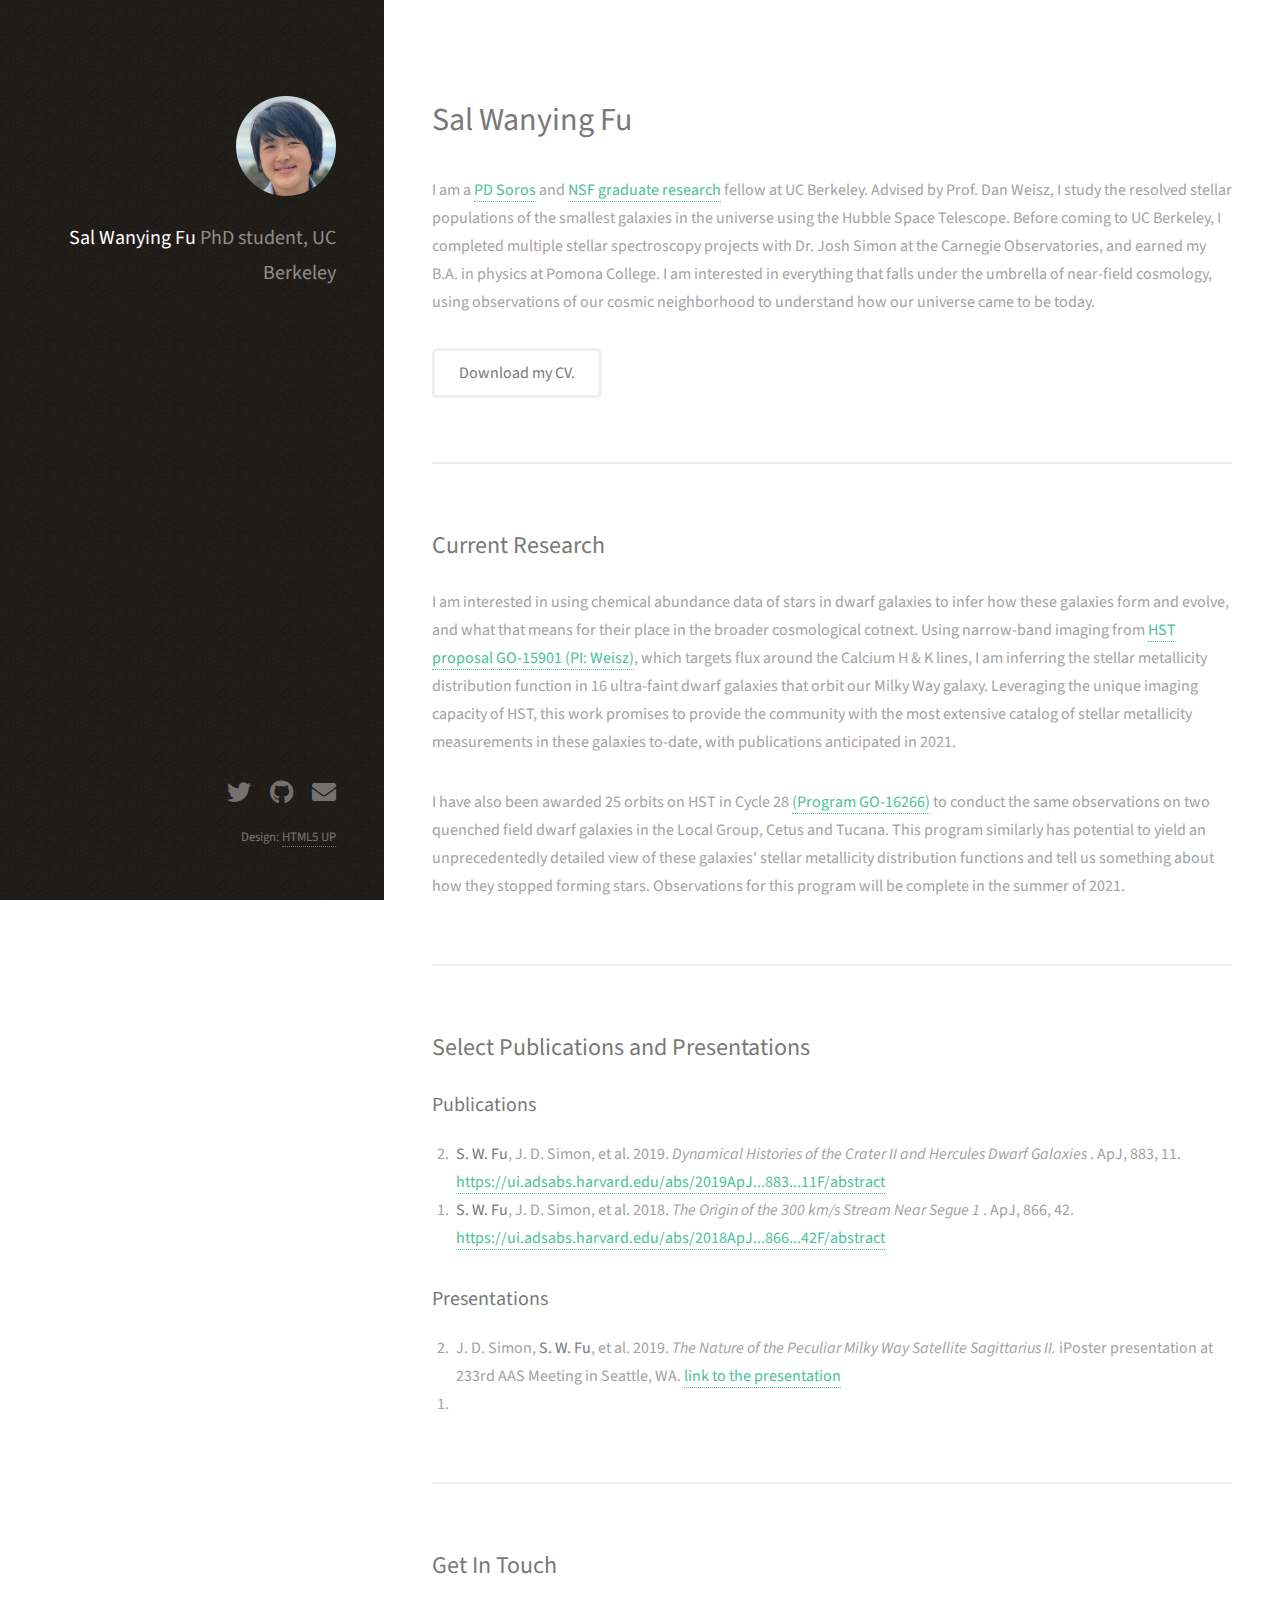
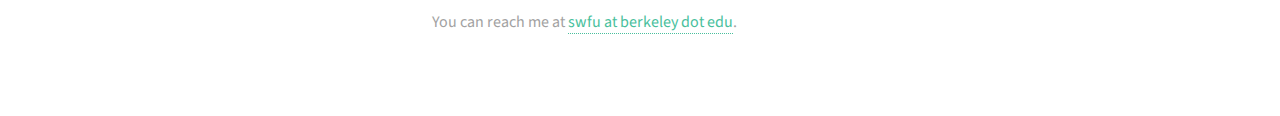
==== commit 7b152dcd: "updates" ====
--- a/html5up-strata/index.html
+++ b/html5up-strata/index.html
@@ -53,6 +53,7 @@
 						</ol>
 						<h3> Presentations </h3>
 						<ol reversed>
+							<li> J. D. Simon, <b>S. W. Fu</b>, et al. 2019. <i> The Nature of the Peculiar Milky Way Satellite Sagittarius II. </i> iPoster presentation at 233rd AAS Meeting in Seattle, WA. <a href="https://aas233-aas.ipostersessions.com/default.aspx?s=E7-10-7C-92-5D-B1-84-24-1F-B5-07-1A-BF-2E-10-65&guestview=true">link to the presentation </a></li>
 							<li> </li>
 						</ol>
 <!--  -->			</section>
@@ -60,7 +61,7 @@
 				<!-- Five -->
 					<section id="five">
 						<h2>Get In Touch</h2>
-						<p> You can reach me at swfu at berkeley dot edu. </p>
+						<p> You can reach me at <a href=mailto:swfu@berkeley.edu>swfu at berkeley dot edu</a>. </p>
 <!-- 						<div class="row">
 							<div class="col-8 col-12-small">
 								<form method="post" action="#">
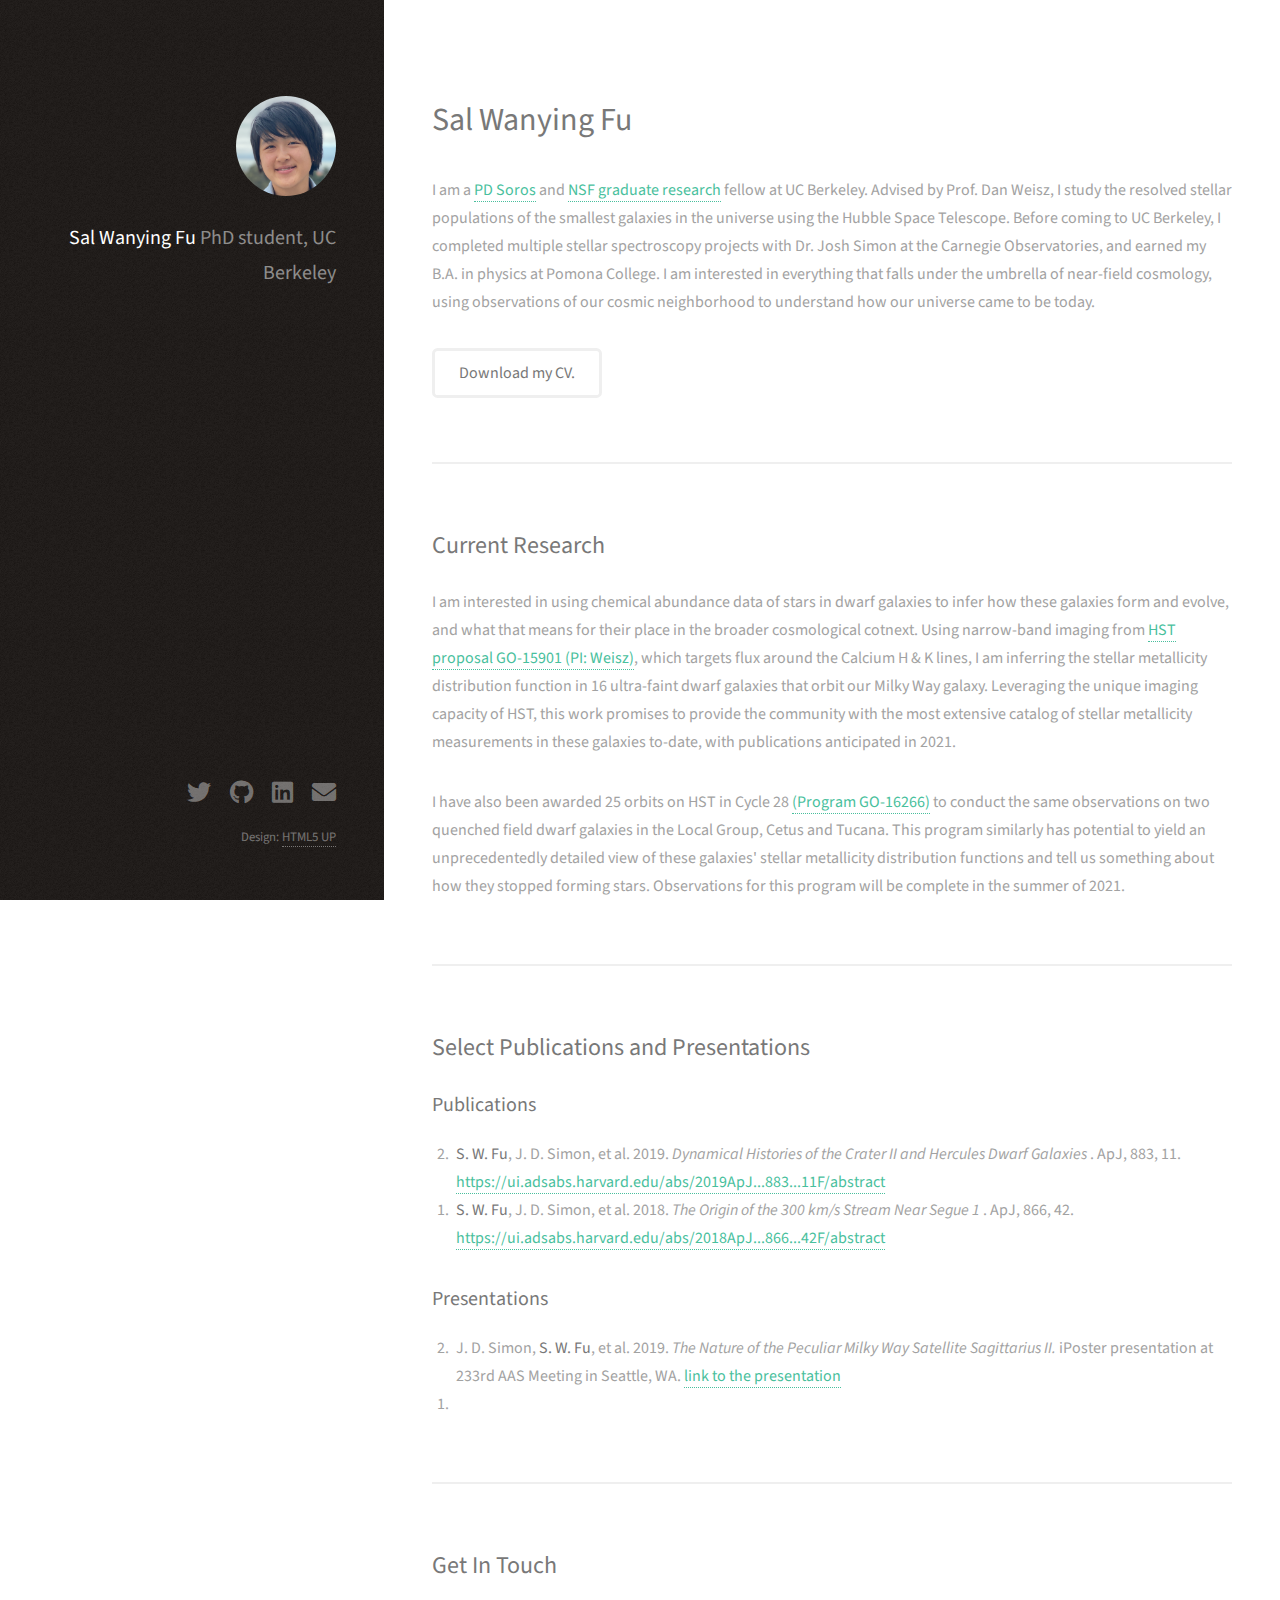
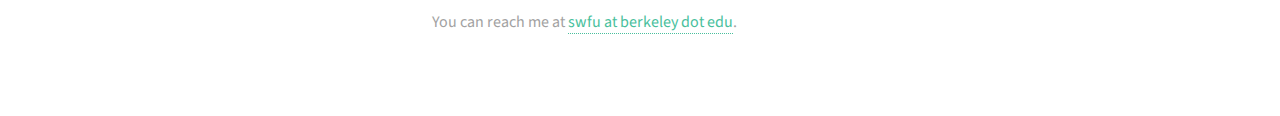
==== commit b3d447cb: "updates" ====
--- a/html5up-strata/index.html
+++ b/html5up-strata/index.html
@@ -447,6 +447,7 @@
 					<ul class="icons">
 						<li><a href="https://twitter.com/isalsalism" class="icon brands fa-twitter"><span class="label">Twitter</span></a></li>
 						<li><a href="https://github.com/swfu" class="icon brands fa-github"><span class="label">Github</span></a></li>
+						<li><a href="https://www.linkedin.com/in/sal-fu-07a3436b/" class="icon brands fa-linkedin"><span class="label">LinkedIn</span></a></li>
 						<li><a href="mailto:swfu@berkeley.edu" class="icon solid fa-envelope"><span class="label">Email</span></a></li>
 					</ul>
 					<ul class="copyright">
